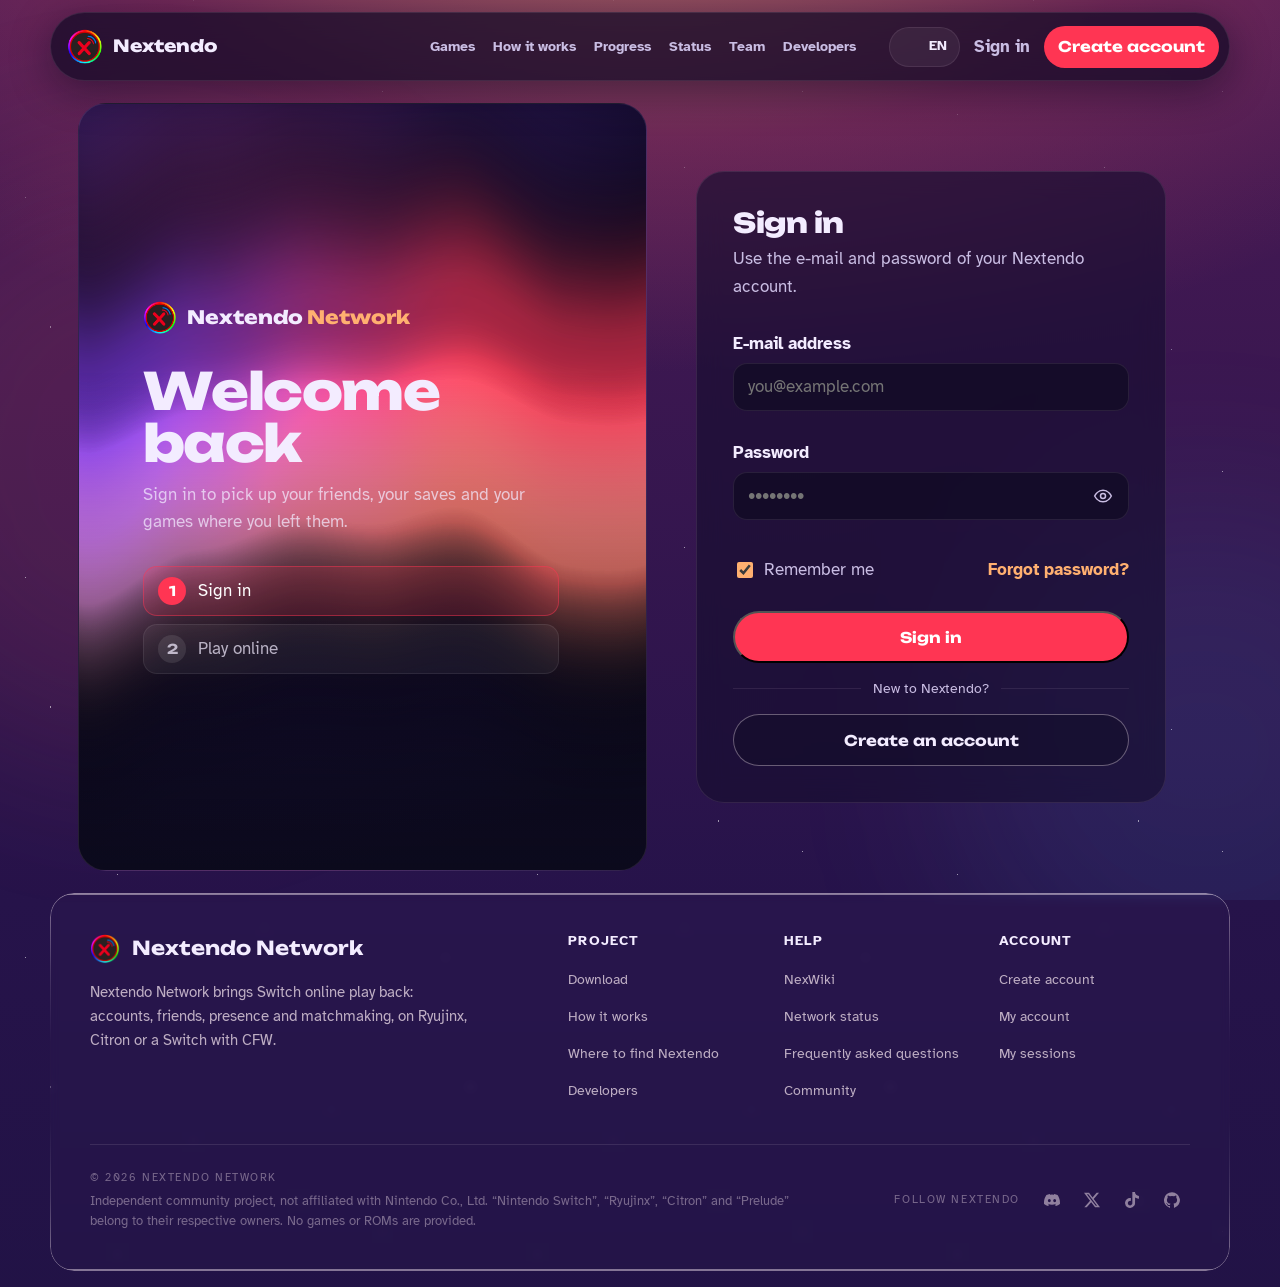
==== compte.html @ 66c42be4 "Publish the site rework now live on nextendo.network New design and pages (home, account, game pages" ====
<!doctype html>
<html lang="en">
<head>
<meta charset="utf-8">
<meta name="viewport" content="width=device-width, initial-scale=1">
<title>My account, Nextendo Network</title>
<link rel="icon" href="assets/img/favicon.png">
<link rel="preconnect" href="https://fonts.googleapis.com">
<link rel="preconnect" href="https://fonts.gstatic.com" crossorigin>
<link href="https://fonts.googleapis.com/css2?family=Unbounded:wght@500;700;800&family=Atkinson+Hyperlegible:ital,wght@0,400;0,700;1,400&display=swap" rel="stylesheet">
<link rel="stylesheet" href="assets/css/rework.css?v=20260925d">
<link rel="stylesheet" href="assets/css/compte.css?v=20260925e">
<script src="assets/js/i18n.js?v=20260925d"></script>
</head>
<body class="page-compte" data-page="compte" data-attente="donnees">
<a class="saut" href="#contenu">Skip to content</a>

<div id="nx-barre"></div>

<main id="contenu" class="grille-compte">

  <!-- Member card: the banner is only a backdrop; only the photo overlaps it -->
  <section class="plaque membre" aria-labelledby="membre-pseudo">
    <div class="membre-ciel" aria-hidden="true"></div>
    <div class="membre-corps">
      <img class="membre-photo" id="membre-photo" src="" alt="Your profile picture" width="128" height="128">
      <div class="membre-texte">
        <h1 id="membre-pseudo">…</h1>
        <p class="presence" id="presence"><span class="presence-point" aria-hidden="true"></span><span id="presence-texte">…</span></p>
        <ul class="puces" id="puces"></ul>
      </div>
      <div class="membre-actions">
        <div class="code-ami">
          <span class="petit">Your friend code</span>
          <button type="button" id="copier-code" class="code-bouton">
            <strong id="code-ami">…</strong>
            <svg viewBox="0 0 24 24" width="18" height="18" aria-hidden="true"><rect x="8" y="8" width="12" height="12" rx="3" fill="none" stroke="currentColor" stroke-width="2"/><path d="M16 8V6a2 2 0 0 0-2-2H6a2 2 0 0 0-2 2v8a2 2 0 0 0 2 2h2" fill="none" stroke="currentColor" stroke-width="2"/></svg>
            <span class="sr">Copy</span>
          </button>
        </div>
        <button type="button" class="bouton bouton--verre" data-ouvre="dlg-profil">Edit profile</button>
      </div>
    </div>
  </section>

  <div class="colonne">
    <section class="plaque" aria-labelledby="titre-activite">
      <h2 id="titre-activite" class="titre-plaque">Activity</h2>
      <div class="maintenant" id="maintenant"></div>
      <dl class="compteurs">
        <div><dt>Play time</dt><dd id="c-temps">…</dd></div>
        <div><dt>Games played</dt><dd id="c-jeux">…</dd></div>
        <div><dt>Friends</dt><dd id="c-amis">…</dd></div>
        <div><dt>Friends online</dt><dd id="c-enligne" class="vert">…</dd></div>
      </dl>
    </section>

    <section class="plaque" aria-labelledby="titre-historique">
      <div class="entete-plaque">
        <h2 id="titre-historique" class="titre-plaque">Game history</h2>
        <span class="petit" id="historique-compte"></span>
      </div>
      <ul class="historique" id="historique"></ul>
      <button type="button" class="bouton bouton--verre bouton--large" id="voir-tout" hidden>See all games</button>
    </section>

    <section class="plaque" aria-labelledby="titre-sauvegardes">
      <div class="entete-plaque">
        <h2 id="titre-sauvegardes" class="titre-plaque">Cloud saves</h2>
        <span class="quota-texte" id="quota-texte">…</span>
      </div>
      <div class="quota" aria-hidden="true"><i id="quota-barre"></i></div>
      <ul class="sauvegardes" id="sauvegardes"></ul>
      <p class="vide-bloc" id="sauvegardes-vide">No cloud saves yet. Save from Ryujinx or your Switch while signed in, and your saves will appear here.</p>
      <p class="note">Cloud saves require a verified e-mail and a linked Discord account. Server boosters get 10 MB instead of 5 MB.</p>
    </section>

    <section class="plaque" aria-labelledby="titre-brancher">
      <div class="entete-plaque">
        <h2 id="titre-brancher" class="titre-plaque">Connect this account</h2>
        <a class="pastille-lien" href="telecharger.html">Downloads</a>
      </div>
      <p class="intro">One account everywhere. Sign in once per device.</p>
      <ul class="branchements">
        <li><strong>Ryujinx Nextendo</strong><span>Actions, then connect to the Nextendo Network.</span></li>
        <li><strong>Citron Nextendo</strong><span>Emulation, then Nextendo Network, then Sign in.</span></li>
        <li><strong>Switch with CFW</strong><span>Enable the Nextendo profile, then link your account from the console.</span></li>
        <li><strong>Nextendo app</strong><span>Tap Sign in with Nextendo on iPhone or Android.</span></li>
      </ul>
    </section>
  </div>

  <div class="colonne">
    <section class="plaque" aria-labelledby="titre-amis">
      <div class="entete-plaque">
        <h2 id="titre-amis" class="titre-plaque">Friends <span class="compte-amis" id="compte-amis"></span></h2>
      </div>

      <form class="ajout" id="form-ajout" autocomplete="off">
        <label for="code-ajout">Add a friend</label>
        <div class="ajout-ligne">
          <input id="code-ajout" name="code" inputmode="numeric" placeholder="SW-0000-0000-0000" maxlength="17" aria-describedby="ajout-etat">
          <button type="submit" class="bouton bouton--plein">Send request</button>
        </div>
        <p class="ajout-etat" id="ajout-etat" role="status"></p>
      </form>

      <div class="outils-amis">
        <label class="recherche">
          <span class="sr">Search friends</span>
          <svg viewBox="0 0 24 24" width="18" height="18" aria-hidden="true"><circle cx="11" cy="11" r="7" fill="none" stroke="currentColor" stroke-width="2"/><path d="m20 20-3.5-3.5" stroke="currentColor" stroke-width="2" stroke-linecap="round"/></svg>
          <input type="search" id="recherche" placeholder="Search friends…" autocomplete="off">
        </label>
        <div class="filtres" role="tablist" aria-label="Filter friends">
          <button type="button" role="tab" aria-selected="true" data-filtre="tous">All</button>
          <button type="button" role="tab" aria-selected="false" data-filtre="enligne">Online</button>
          <button type="button" role="tab" aria-selected="false" data-filtre="favoris">Favorites</button>
        </div>
      </div>
      <ul class="amis" id="amis" aria-live="polite"></ul>
      <nav class="pages" id="pages" aria-label="Friends list pages"></nav>
    </section>

    <section class="plaque" aria-labelledby="titre-demandes">
      <h2 id="titre-demandes" class="titre-plaque">Friend requests</h2>
      <h3 class="sous-titre">Received</h3>
      <ul class="demandes" id="recues"></ul>
      <h3 class="sous-titre">Sent</h3>
      <ul class="demandes" id="envoyees"></ul>
      <button type="button" class="plus" id="plus-envoyees" hidden></button>
    </section>

    <section class="plaque identite" aria-labelledby="titre-identite">
      <div class="entete-plaque">
        <h2 id="titre-identite" class="titre-plaque">Network identity</h2>
        <svg class="entete-icone" viewBox="0 0 24 24" width="22" height="22" aria-hidden="true"><rect x="3" y="5" width="18" height="14" rx="2.5" fill="none" stroke="currentColor" stroke-width="1.8"/><circle cx="9" cy="11" r="2.2" fill="none" stroke="currentColor" stroke-width="1.8"/><path d="M6 16c.6-1.5 1.7-2.2 3-2.2s2.4.7 3 2.2M14 10h4M14 13.5h3" stroke="currentColor" stroke-width="1.8" stroke-linecap="round"/></svg>
      </div>
      <dl class="lignes">
        <div><dt>Username</dt><dd><strong id="i-pseudo">…</strong><button type="button" class="pilule" data-ouvre="dlg-profil">edit</button></dd></div>
        <div><dt>Friend code</dt><dd><strong class="mono" id="i-code">…</strong><button type="button" class="pilule" id="i-copier">copy</button></dd></div>
        <div><dt>Network ID (PID)</dt><dd><strong class="mono" id="i-pid">…</strong></dd></div>
        <div><dt id="pays-label">Country</dt><dd><div class="pays" id="pays"></div></dd></div>
        <div><dt>E-mail</dt><dd><strong id="i-email">…</strong><span class="badge" id="i-verifie"></span></dd></div>
        <div><dt>Discord</dt><dd id="i-discord">…</dd></div>
        <div><dt>Member since</dt><dd><strong id="i-depuis">…</strong></dd></div>
      </dl>
      <h3 class="sous-titre sous-titre--securite">Security</h3>
      <div class="actions-compte">
        <button type="button" class="bouton bouton--verre" id="btn-reinitialiser-mdp">Reset password</button>
        <button type="button" class="bouton bouton--verre" data-ouvre="dlg-email">Change e-mail</button>
        <a class="bouton bouton--verre" href="sessions.html">My sessions</a>
      </div>
      <div class="actions-compte actions-compte--admin" id="lien-admin" hidden>
        <a class="bouton bouton--verre" href="admin.html">Admin area</a>
      </div>
      <div class="zone-danger">
        <button type="button" class="bouton bouton--sortie" id="btn-deconnexion">Sign out</button>
        <button type="button" class="bouton bouton--danger" data-ouvre="dlg-supprimer">Delete my account</button>
      </div>
    </section>
  </div>
</main>

<div id="nx-pied"></div>

<!-- Dialogs -->
<dialog id="dlg-profil" class="dialogue dialogue--profil" aria-labelledby="dlg-profil-titre">
  <form method="dialog" class="dialogue-corps" data-sauve="Profile updated.">
    <div class="entete-plaque" style="margin-bottom:0">
      <h2 id="dlg-profil-titre">Edit profile</h2>
      <button type="button" class="fermer-x fermer-x--plat" data-ferme aria-label="Close"><svg viewBox="0 0 24 24" width="18" height="18" aria-hidden="true"><path d="M6 6l12 12M18 6 6 18" stroke="currentColor" stroke-width="2" stroke-linecap="round"/></svg></button>
    </div>

    <div class="editeur-haut">
      <div class="editeur-apercu">
        <div class="profil-apercu" id="profil-apercu">
          <img id="profil-photo" src="" alt="Profile picture preview" width="128" height="128">
        </div>
        <span class="apercu-label">Preview</span>
      </div>
      <div class="editeur-champs">
        <label class="champ">Username
          <input id="profil-pseudo" maxlength="16" pattern="[A-Za-z0-9_-]{3,16}" required autocomplete="off">
          <small>3 to 16 characters: letters, digits, _ or -.</small>
        </label>
        <fieldset class="couleurs">
          <legend>Background color</legend>
          <div id="couleurs"></div>
        </fieldset>
      </div>
    </div>

    <fieldset class="avatar-choix">
      <legend>Profile picture <span class="ip-indice">: layer a character, background, and frame</span></legend>
      <div class="ip-barre">
        <div class="avatar-onglets" role="tablist" aria-label="Avatar layers">
          <button type="button" role="tab" data-calque="char" aria-selected="true"><span class="onglet-texte">Character</span><span class="onglet-point" aria-hidden="true"></span></button>
          <button type="button" role="tab" data-calque="bg" aria-selected="false"><span class="onglet-texte">Background</span><span class="onglet-point" aria-hidden="true"></span></button>
          <button type="button" role="tab" data-calque="frame" aria-selected="false"><span class="onglet-texte">Frame</span><span class="onglet-point" aria-hidden="true"></span></button>
        </div>
        <div class="ip-barre-droite">
          <button type="button" class="ip-clear-btn" id="avatar-vider" hidden>Clear this layer</button>
          <select id="avatar-jeu" class="ip-select" aria-label="Filter by game"></select>
        </div>
      </div>
      <div class="avatar-grille" id="avatar-grille" role="listbox" aria-label="Choose an avatar"></div>
    </fieldset>

    <canvas id="avatar-toile" width="256" height="256" hidden></canvas>
    <input type="file" accept="image/*" id="profil-fichier" hidden>
    <button type="button" id="profil-retirer" hidden></button>

    <div class="ligne-boutons fin">
      <button value="annuler" class="bouton bouton--verre" formnovalidate>Cancel</button>
      <button value="ok" class="bouton bouton--plein" id="save-profile">Save</button>
    </div>
  </form>
</dialog>

<dialog id="dlg-email" class="dialogue" aria-labelledby="dlg-email-titre">
  <form method="dialog" class="dialogue-corps" data-sauve="Check your new inbox to confirm the change.">
    <h2 id="dlg-email-titre">Change e-mail</h2>
    <label class="champ">New e-mail address<input type="email" required autocomplete="email"></label>
    <label class="champ">Your current password<input type="password" required autocomplete="current-password"></label>
    <div class="ligne-boutons fin">
      <button value="annuler" class="bouton bouton--verre" formnovalidate>Cancel</button>
      <button value="ok" class="bouton bouton--plein">Change e-mail</button>
    </div>
  </form>
</dialog>

<dialog id="dlg-supprimer" class="dialogue" aria-labelledby="dlg-supprimer-titre">
  <form method="dialog" class="dialogue-corps" id="form-supprimer">
    <h2 id="dlg-supprimer-titre">Delete my account</h2>
    <p>Your friends, history and cloud saves will be deleted permanently. This cannot be undone.</p>
    <label class="champ">Your password, to confirm<input type="password" id="suppr-mdp" required autocomplete="current-password"></label>
    <div class="ligne-boutons fin">
      <button value="annuler" class="bouton bouton--verre" formnovalidate>Cancel</button>
      <button value="ok" class="bouton bouton--danger" id="btn-confirmer-suppr">Delete permanently</button>
    </div>
  </form>
</dialog>

<dialog id="dlg-ami" class="dialogue dialogue--large" aria-labelledby="fm-nom">
  <div class="fiche">
    <div class="fiche-ciel" aria-hidden="true"></div>
    <button type="button" class="fermer-x" data-ferme aria-label="Close"><svg viewBox="0 0 24 24" width="18" height="18" aria-hidden="true"><path d="M6 6l12 12M18 6 6 18" stroke="currentColor" stroke-width="2" stroke-linecap="round"/></svg></button>
    <div class="fiche-tete">
      <img class="fiche-photo" id="fm-photo" src="" alt="" width="104" height="104">
      <div class="fiche-titre">
        <h2 id="fm-nom">…</h2>
        <p class="presence" id="fm-presence"><span class="presence-point" aria-hidden="true"></span><span id="fm-etat"></span></p>
      </div>
      <button type="button" class="code-bouton" id="fm-code"><strong></strong><svg viewBox="0 0 24 24" width="16" height="16" aria-hidden="true"><rect x="8" y="8" width="12" height="12" rx="3" fill="none" stroke="currentColor" stroke-width="2"/><path d="M16 8V6a2 2 0 0 0-2-2H6a2 2 0 0 0-2 2v8a2 2 0 0 0 2 2h2" fill="none" stroke="currentColor" stroke-width="2"/></svg><span class="sr">Copy friend code</span></button>
    </div>
    <dl class="fiche-stats">
      <div><dt>Play time</dt><dd id="fm-temps">…</dd></div>
      <div><dt>Games played</dt><dd id="fm-jeux">…</dd></div>
      <div><dt>Favorite game</dt><dd id="fm-favori-jeu">…</dd></div>
      <div><dt>Member since</dt><dd id="fm-depuis">…</dd></div>
      <div><dt>Network ID (PID)</dt><dd class="mono" id="fm-pid">…</dd></div>
      <div><dt>Last activity</dt><dd id="fm-derniere">…</dd></div>
    </dl>
    <h3 class="sous-titre">Game history</h3>
    <ul class="historique historique--fiche" id="fm-historique"></ul>
    <div class="fiche-actions">
      <button type="button" class="bouton bouton--verre" id="fm-favori">Add to favorites</button>
      <span class="espace"></span>
      <button type="button" class="bouton bouton--sortie" id="fm-retirer">Remove from friends</button>
      <button type="button" class="bouton bouton--danger" id="fm-bloquer">Block</button>
    </div>
  </div>
</dialog>

<dialog id="dlg-jeux" class="dialogue dialogue--large" aria-labelledby="jeux-titre">
  <div class="dialogue-corps">
    <div class="entete-plaque">
      <h2 id="jeux-titre">All your games <span class="compte-amis" id="jeux-compte"></span></h2>
      <button type="button" class="fermer-x fermer-x--plat" data-ferme aria-label="Close"><svg viewBox="0 0 24 24" width="18" height="18" aria-hidden="true"><path d="M6 6l12 12M18 6 6 18" stroke="currentColor" stroke-width="2" stroke-linecap="round"/></svg></button>
    </div>
    <label class="recherche">
      <span class="sr">Search through your games</span>
      <svg viewBox="0 0 24 24" width="18" height="18" aria-hidden="true"><circle cx="11" cy="11" r="7" fill="none" stroke="currentColor" stroke-width="2"/><path d="m20 20-3.5-3.5" stroke="currentColor" stroke-width="2" stroke-linecap="round"/></svg>
      <input type="search" id="jeux-recherche" placeholder="Search through your games" autocomplete="off">
    </label>
    <div class="tri" role="group" aria-label="Sort games">
      <button type="button" aria-pressed="true" data-tri="recent">Most recent</button>
      <button type="button" aria-pressed="false" data-tri="temps">Most played</button>
      <button type="button" aria-pressed="false" data-tri="nom">A to Z</button>
    </div>
    <ul class="historique historique--tout" id="jeux-liste"></ul>
  </div>
</dialog>

<dialog id="dlg-jeu" class="dialogue dialogue--jeu" aria-labelledby="gm-nom">
  <div class="jeu">
    <div class="jeu-tete">
      <div class="jeu-fond" id="gm-fond" aria-hidden="true"></div>
      <img class="jeu-icone" id="gm-icone" src="" alt="" width="96" height="96">
      <div class="jeu-titre">
        <h2 id="gm-nom">…</h2>
        <p class="petit" id="gm-sous"></p>
      </div>
      <button type="button" class="fermer-x" data-ferme aria-label="Close"><svg viewBox="0 0 24 24" width="18" height="18" aria-hidden="true"><path d="M6 6l12 12M18 6 6 18" stroke="currentColor" stroke-width="2" stroke-linecap="round"/></svg></button>
    </div>
    <div class="jeu-corps">
      <div class="jeu-media">
        <div class="jeu-scene"><img id="gm-scene" src="" alt=""></div>
        <div class="jeu-vignettes" id="gm-vignettes" role="group" aria-label="Screenshots"></div>
        <p class="jeu-accroche" id="gm-accroche"></p>
        <p class="jeu-desc" id="gm-desc"></p>
      </div>
      <aside class="jeu-cote">
        <a class="bouton bouton--plein jeu-achat" id="gm-achat" href="https://www.nintendo.com/" target="_blank" rel="noopener noreferrer" hidden>
          <svg viewBox="0 0 24 24" width="20" height="20" aria-hidden="true"><path d="M3 4h2.2l2.1 11.2a1.5 1.5 0 0 0 1.5 1.2h8.4a1.5 1.5 0 0 0 1.5-1.1L20.5 8H6.1" fill="none" stroke="currentColor" stroke-width="1.8" stroke-linecap="round" stroke-linejoin="round"/><circle cx="9.5" cy="20" r="1.4" fill="currentColor"/><circle cx="17" cy="20" r="1.4" fill="currentColor"/></svg>
          <span>Buy on the Nintendo eShop</span>
          <svg viewBox="0 0 24 24" width="16" height="16" aria-hidden="true"><path d="M14 4h6v6M20 4l-9 9M18 14v5a1 1 0 0 1-1 1H5a1 1 0 0 1-1-1V7a1 1 0 0 1 1-1h5" fill="none" stroke="currentColor" stroke-width="1.8" stroke-linecap="round" stroke-linejoin="round"/></svg>
        </a>
        <section class="jeu-bloc">
          <h3 id="gm-progres-titre">Your progress</h3>
          <div class="jeu-progres">
            <svg viewBox="0 0 24 24" width="20" height="20" aria-hidden="true"><circle cx="12" cy="12" r="9" fill="none" stroke="currentColor" stroke-width="1.8"/><path d="M12 7v5l3 2" fill="none" stroke="currentColor" stroke-width="1.8" stroke-linecap="round"/></svg>
            <div><strong id="gm-temps">…</strong><span>played</span></div>
          </div>
          <div class="jeu-progres">
            <svg viewBox="0 0 24 24" width="20" height="20" aria-hidden="true"><rect x="3.5" y="5" width="17" height="15" rx="2.5" fill="none" stroke="currentColor" stroke-width="1.8"/><path d="M3.5 10h17M8 3v4M16 3v4" stroke="currentColor" stroke-width="1.8" stroke-linecap="round"/></svg>
            <div><strong id="gm-derniere">…</strong><span>last session</span></div>
          </div>
        </section>
        <section class="jeu-bloc">
          <h3>Details</h3>
          <dl class="lignes lignes--serrees" id="gm-details"></dl>
        </section>
      </aside>
    </div>
  </div>
</dialog>

<dialog id="dlg-sauvegarde" class="dialogue dialogue--large" aria-labelledby="sv-titre">
  <div class="dialogue-corps">
    <div class="entete-plaque"><h2 id="sv-titre">…</h2><button type="button" class="fermer-x fermer-x--plat" data-ferme aria-label="Close"><svg viewBox="0 0 24 24" width="18" height="18" aria-hidden="true"><path d="M6 6l12 12M18 6 6 18" stroke="currentColor" stroke-width="2" stroke-linecap="round"/></svg></button></div>
    <dl class="lignes" id="sv-details"></dl>
  </div>
</dialog>

<dialog id="dlg-sauvegarde-suppr" class="dialogue" aria-labelledby="svs-titre">
  <div class="dialogue-corps">
    <h2 id="svs-titre">Delete this cloud save?</h2>
    <p>The copy of <strong id="svs-nom"></strong> stored on Nextendo will be deleted. The save on your console or emulator is untouched.</p>
    <div class="ligne-fin"><button type="button" class="bouton bouton--verre" data-ferme>Cancel</button><button type="button" class="bouton bouton--danger" id="svs-ok">Delete</button></div>
  </div>
</dialog>

<div class="toast" id="toast" role="status" aria-live="polite"></div>

<script src="assets/js/nx.js?v=20260925d" defer></script>
<script src="assets/js/commun.js?v=20260925d" defer></script>
<script src="assets/js/compte.js?v=20260925d" defer></script>
<script src="assets/js/effets.js?v=20260925d" defer></script>
</body>
</html>
---- assets/css/rework.css ----
/* Nextendo Network, rework de l'accueil.
   L'idée : le fond de la page est un ciel qui se couche. En haut, la lueur du soleil (le logo,
   posé sur l'horizon du hero) ; en descendant, le violet du crépuscule puis la nuit étoilée
   sous le pied de page. Tout le reste reste sobre pour laisser le ciel parler. */

:root {
  --nuit: #0c0a1d;
  --nuit-2: #151133;
  --crepuscule: #26134a;
  --prune: #5a1f5e;
  --braise: #e0525e;
  --horizon: #ffb070;
  --texte: #f3ecff;
  --texte-doux: #c9bde3;
  --rouge-logo: #ff3553;
  --bleu-logo: #4fb0ff;
  --vivant: #62e3a4;

  --plaque: rgba(22, 14, 46, 0.62);
  --plaque-bord: rgba(255, 214, 236, 0.10);
  --carte: rgba(255, 255, 255, 0.045);
  --carte-bord: rgba(255, 214, 236, 0.09);

  --r-plaque: 32px;
  --r-carte: 22px;
  --r-petit: 14px;

  --titre: "Unbounded", system-ui, sans-serif;
  --corps: "Atkinson Hyperlegible", system-ui, sans-serif;

  --largeur: 1180px;
  --gouttiere: clamp(16px, 4vw, 28px);
}

*, *::before, *::after { box-sizing: border-box; }

* { scrollbar-width: thin; scrollbar-color: rgba(255, 176, 112, 0.55) transparent; }
::-webkit-scrollbar { width: 10px; height: 10px; }
::-webkit-scrollbar-track { background: transparent; }
::-webkit-scrollbar-thumb {
  background: linear-gradient(180deg, rgba(255, 53, 83, 0.7), rgba(255, 176, 112, 0.7));
  border-radius: 999px; border: 2px solid transparent; background-clip: padding-box;
}
::-webkit-scrollbar-thumb:hover { background: linear-gradient(180deg, var(--rouge-logo), var(--horizon)); background-clip: padding-box; }
::-webkit-scrollbar-corner { background: transparent; }

html { scroll-behavior: smooth; }
@media (prefers-reduced-motion: reduce) { html { scroll-behavior: auto; } }

body {
  margin: 0;
  min-height: 100vh;
  font-family: var(--corps);
  font-size: 1.0625rem;
  line-height: 1.6;
  color: var(--texte);
  background-color: var(--nuit);
  /* Le ciel sur toute la hauteur du document : il défile avec le contenu, donc le soleil se
     couche à mesure qu'on descend. */
  background-image:
    radial-gradient(120% 60% at 50% -10%, rgba(255, 176, 112, 0.55), rgba(224, 82, 94, 0.25) 35%, transparent 65%),
    linear-gradient(180deg, #4a1a55 0, var(--crepuscule) 900px, #1b1240 1900px, var(--nuit) 3000px, #07061a 100%);
  background-repeat: no-repeat;
  position: relative;
  overflow-x: hidden;
}

/* Les étoiles n'apparaissent que dans le bas de la page, là où il fait nuit. */
body::after {
  content: "";
  position: absolute;
  left: 0; right: 0; bottom: 0;
  height: 1400px;
  pointer-events: none;
  background-image:
    radial-gradient(1.2px 1.2px at 12% 20%, #fff 50%, transparent 51%),
    radial-gradient(1px 1px at 28% 64%, #fff 50%, transparent 51%),
    radial-gradient(1.4px 1.4px at 46% 34%, #ffe9f5 50%, transparent 51%),
    radial-gradient(1px 1px at 63% 78%, #fff 50%, transparent 51%),
    radial-gradient(1.3px 1.3px at 79% 26%, #e7f0ff 50%, transparent 51%),
    radial-gradient(1px 1px at 91% 58%, #fff 50%, transparent 51%),
    radial-gradient(1.1px 1.1px at 6% 86%, #fff 50%, transparent 51%),
    radial-gradient(1px 1px at 38% 90%, #fff 50%, transparent 51%),
    radial-gradient(1.2px 1.2px at 71% 50%, #fff 50%, transparent 51%);
  background-size: 420px 380px;
  opacity: 0.55;
  mask-image: linear-gradient(180deg, transparent, #000 45%);
  -webkit-mask-image: linear-gradient(180deg, transparent, #000 45%);
  z-index: 0;
}

img { max-width: 100%; display: block; }
a { color: inherit; }
h1, h2, h3 { font-family: var(--titre); font-weight: 700; line-height: 1.15; margin: 0; letter-spacing: -0.01em; }
p { margin: 0; }

:focus-visible { outline: 3px solid var(--bleu-logo); outline-offset: 3px; border-radius: 8px; }

.saut {
  position: absolute; left: 12px; top: -60px; z-index: 50;
  background: var(--texte); color: var(--nuit); padding: 10px 16px; border-radius: 10px;
  font-weight: 700; text-decoration: none;
}
.saut:focus { top: 12px; }

/* --- Boutons --------------------------------------------------------------------------- */

.bouton {
  display: inline-flex; align-items: center; justify-content: center;
  min-height: 48px; padding: 0 22px; border-radius: 999px;
  font-family: var(--titre); font-weight: 700; font-size: 0.92rem;
  text-decoration: none; cursor: pointer;
  transition: background-color 180ms ease, border-color 180ms ease, color 180ms ease;
}
.bouton--plein { background: var(--rouge-logo); color: #fff; }
.bouton--plein:hover { background: #ff5770; }
.bouton--verre {
  background: rgba(12, 10, 29, 0.35); color: var(--texte);
  border: 1px solid rgba(255, 240, 248, 0.35);
  backdrop-filter: blur(8px); -webkit-backdrop-filter: blur(8px);
}
.bouton--verre:hover { background: rgba(12, 10, 29, 0.55); border-color: rgba(255, 240, 248, 0.6); }

.pastille-lien {
  display: inline-flex; align-items: center; min-height: 40px; padding: 0 18px;
  border-radius: 999px; font-weight: 700; font-size: 0.95rem; text-decoration: none;
  border: 1px solid rgba(255, 176, 112, 0.45); color: var(--horizon);
  transition: background-color 180ms ease;
}
.pastille-lien:hover { background: rgba(255, 176, 112, 0.12); }

/* --- Barre du haut (commune a toutes les pages, generee par commun.js) -------------------- */
/* L'ile de Maison Olena : la barre apparait en pastille au-dessus de l'ecran, descend, puis
   s'etire a toute la largeur. Une seule fois par chargement ; posee d'emblee si le visiteur
   prefere moins d'animations. */

.barre {
  position: sticky; top: 12px; z-index: 30;
  max-width: var(--largeur);
  margin: 12px auto 0;
  width: calc(100% - 2 * var(--gouttiere));
  display: grid; grid-template-columns: minmax(max-content, 1fr) auto minmax(max-content, 1fr); align-items: center; gap: 20px;
  padding: 10px 10px 10px 16px;
  border-radius: 999px;
  background: rgba(18, 11, 38, 0.72);
  border: 1px solid var(--plaque-bord);
  box-shadow: 0 10px 40px rgba(7, 6, 26, 0.45);
  backdrop-filter: blur(14px); -webkit-backdrop-filter: blur(14px);
  overflow: hidden;
  animation: ile 1.6s cubic-bezier(0.19, 1, 0.22, 1) both;
}
.barre--posee { animation: none; }
/* The island clips its content only while it opens; after that the language list can drop out of it. */
.barre--posee, .barre--ouverte { overflow: visible; }
.barre > * { animation: ile-contenu 0.6s ease both 0.75s; }
.barre--posee > * { animation: none; }
@keyframes ile {
  0%   { max-width: 62px; transform: translateY(-90px); opacity: 0; }
  30%  { max-width: 62px; transform: translateY(0); opacity: 1; }
  100% { max-width: var(--largeur); transform: translateY(0); opacity: 1; }
}
@keyframes ile-contenu { from { opacity: 0; } to { opacity: 1; } }

.marque { justify-self: start; display: flex; align-items: center; gap: 10px; text-decoration: none; font-family: var(--titre); font-weight: 800; font-size: 1.05rem; }
.marque img { width: 36px; height: 36px; }
/* Nothing in the bar may wrap onto two lines ("Sign in", "Nextendo Developers"). */
.marque span, .nav-lien, .lien-discret, .compte .bouton, .bouton-nav { white-space: nowrap; }
/* ... and nothing in the bar may shrink into a wrap: the side groups keep their width. */
.marque, .compte-groupe, .compte, .lien-discret, .choix-langue { flex: none; }
#choix-langue, .moi-mini span { white-space: nowrap; }
.moi-mini span { overflow: hidden; text-overflow: ellipsis; max-width: 22ch; }
.compte-groupe, .compte { flex-wrap: nowrap; }
.menu { min-width: 0; }
/* The portal already has its own call to action (New application): no second one when signed out. */
body[data-page="dev"] .compte .bouton { display: none; }
.marque-dev { font-style: normal; color: var(--bleu-logo); }
.compte-groupe { justify-self: end; display: flex; align-items: center; gap: 10px; }
.bouton-nav { min-height: 42px !important; padding: 0 18px !important; white-space: nowrap; }
.menu { display: flex; justify-content: center; gap: 2px; }
.nav-lien {
  position: relative; text-decoration: none; color: var(--texte-doux); font-weight: 700; font-size: 0.95rem;
  padding: 10px 12px; white-space: nowrap; transition: color 0.3s;
}
/* Le soulignement qui glisse (Maison Olena) : il pousse de la gauche au survol, et reste sous la
   section a l'ecran. */
.nav-lien::after {
  content: ""; position: absolute; left: 12px; right: 12px; bottom: 4px; height: 2px; border-radius: 2px;
  background: linear-gradient(90deg, var(--rouge-logo), var(--horizon));
  transform: scaleX(0); transform-origin: left; transition: transform 0.35s cubic-bezier(0.25, 1, 0.5, 1);
}
.nav-lien:hover { color: var(--texte); }
.nav-lien:hover::after, .nav-lien.est-actif::after { transform: scaleX(1); }
.nav-lien.est-actif { color: var(--texte); }
.compte { display: flex; align-items: center; gap: 8px; }
.lien-discret { text-decoration: none; font-weight: 700; color: var(--texte-doux); padding: 10px 12px; border-radius: 999px; }
.lien-discret:hover { color: var(--texte); }
.compte .bouton { min-height: 42px; padding: 0 18px; white-space: nowrap; }
.moi-mini {
  display: flex; align-items: center; gap: 10px; text-decoration: none; font-weight: 700;
  padding: 4px 14px 4px 4px; border-radius: 999px; background: rgba(255, 255, 255, 0.06);
  border: 1px solid transparent; transition: border-color 0.3s, background-color 0.3s;
}
.moi-mini:hover, .moi-mini.est-actif { border-color: rgba(255, 176, 112, 0.45); background: rgba(255, 176, 112, 0.1); }
.moi-mini img { width: 34px; height: 34px; border-radius: 50%; object-fit: cover; background: var(--nuit-2); }

.burger { display: none; flex: none; width: 44px; height: 44px; border-radius: 50%; border: 0; cursor: pointer; background: rgba(255, 255, 255, 0.08); position: relative; }
.burger span { position: absolute; left: 13px; right: 13px; height: 2px; border-radius: 2px; background: var(--texte); transition: transform 0.3s cubic-bezier(0.25, 1, 0.5, 1); }
.burger span:first-child { top: 17px; }
.burger span:last-child { top: 25px; }
.burger[aria-expanded="true"] span:first-child { transform: translateY(4px) rotate(45deg); }
.burger[aria-expanded="true"] span:last-child { transform: translateY(-4px) rotate(-45deg); }
.burger { transition: background-color 0.3s, transform 0.2s cubic-bezier(0.25, 1, 0.5, 1); -webkit-tap-highlight-color: transparent; }
.burger:active { transform: scale(0.88); }
.burger[aria-expanded="true"] { background: var(--rouge-logo); }

/* The menu grows out of the button that opens it (--ox/--oy = its centre, set on open) and
   shrinks back into it on close. */
.menu-mobile {
  position: fixed; inset: 0; z-index: 25; padding: 100px 28px 40px;
  display: flex; flex-direction: column; gap: 6px;
  background: rgba(12, 10, 29, 0.94); backdrop-filter: blur(18px); -webkit-backdrop-filter: blur(18px);
  clip-path: circle(22px at var(--ox, calc(100% - 40px)) var(--oy, 40px));
  transition: clip-path 0.55s cubic-bezier(0.65, 0, 0.35, 1);
}
.menu-mobile--ouvert { clip-path: circle(150vmax at var(--ox, calc(100% - 40px)) var(--oy, 40px)); }
.menu-mobile[hidden] { display: none; }
.menu-mobile a {
  font-family: var(--titre); font-weight: 700; font-size: 1.6rem; text-decoration: none; padding: 10px 0;
  opacity: 0; animation: lien-entre 0.5s cubic-bezier(0.25, 1, 0.5, 1) forwards; animation-delay: calc(var(--i) * 60ms);
}
@keyframes lien-entre { from { opacity: 0; transform: translateY(20px); } to { opacity: 1; transform: none; } }
body.menu-ouvert { overflow: hidden; }

/* --- Ambiance et progression (Maison Olena) ---------------------------------------------- */

.ambiance { position: fixed; inset: 0; z-index: 0; pointer-events: none; overflow: hidden; }
.ambiance i {
  position: absolute; border-radius: 50%; filter: blur(90px); opacity: 0.5;
  animation: respire 9s ease-in-out infinite alternate;
}
.ambiance i:first-child { width: 46vmax; height: 46vmax; left: -12vmax; top: 18vh; background: rgba(224, 82, 94, 0.28); }
.ambiance i:last-child { width: 40vmax; height: 40vmax; right: -14vmax; top: 55vh; background: rgba(79, 176, 255, 0.18); animation-delay: -4s; }
@keyframes respire { from { transform: scale(1); opacity: 0.4; } to { transform: scale(1.12); opacity: 0.65; } }

.progres {
  position: fixed; left: 0; top: 0; z-index: 70; height: 3px; width: 0;
  background: linear-gradient(90deg, var(--rouge-logo), var(--horizon));
  box-shadow: 0 0 12px rgba(255, 176, 112, 0.8);
  transition: width 0.6s cubic-bezier(0.25, 1, 0.5, 1), opacity 0.3s ease;
}
.progres--fin { width: 100%; }
.progres--cache { opacity: 0; }
.progres--part { width: 72%; opacity: 1; transition: width 1.2s cubic-bezier(0.1, 0.7, 0.2, 1); }

/* --- Pression : l'onde part du point touche, le bouton s'enfonce un peu -------------------- */

.bouton, .pastille-lien, .filtres button, .pages button, .code-bouton { position: relative; overflow: hidden; }
.bouton:active, .pastille-lien:active, .filtres button:active, .pages button:active, .code-bouton:active { transform: scale(0.96); }
.bouton, .pastille-lien, .code-bouton { transition: background-color 180ms ease, border-color 180ms ease, color 180ms ease, transform 120ms ease; }
.onde {
  position: absolute; border-radius: 50%; pointer-events: none;
  background: rgba(255, 255, 255, 0.28); transform: scale(0); animation: onde 0.65s ease-out forwards;
}
@keyframes onde { to { transform: scale(1); opacity: 0; } }

/* --- Structure ------------------------------------------------------------------------- */

main {
  position: relative; z-index: 1;
  max-width: var(--largeur);
  margin: 0 auto;
  padding: 22px var(--gouttiere) 0;
  display: grid; gap: 22px;
}

.plaque {
  background: var(--plaque);
  border: 1px solid var(--plaque-bord);
  border-radius: var(--r-plaque);
  padding: clamp(18px, 3vw, 30px);
  backdrop-filter: blur(10px); -webkit-backdrop-filter: blur(10px);
}

.entete { display: flex; align-items: center; justify-content: space-between; gap: 16px; margin-bottom: 20px; flex-wrap: wrap; }
.entete h2 { font-size: clamp(1.5rem, 3vw, 2.1rem); font-weight: 800; }

.carte {
  background: var(--carte);
  border: 1px solid var(--carte-bord);
  border-radius: var(--r-carte);
  padding: 24px;
}
.carte h3 { font-size: 1.15rem; margin-bottom: 8px; }
.carte p { color: var(--texte-doux); }

/* --- 1. Hero ----------------------------------------------------------------------------- */

.plaque--hero { padding: 12px; }

.horizon {
  position: relative;
  border-radius: calc(var(--r-plaque) - 8px);
  overflow: hidden;
  min-height: clamp(460px, 62vh, 620px);
  display: flex; align-items: flex-end;
  isolation: isolate;
}
.ciel {
  position: absolute; inset: 0; z-index: -1;
  background: linear-gradient(180deg, #2a1650 0%, #6b2566 34%, #c94667 58%, #ff9a66 78%, #ffc28a 100%);
}
.halo {
  position: absolute; left: 72%; top: 64%;
  width: 70vmin; height: 70vmin; transform: translate(-50%, -50%);
  background: radial-gradient(circle, rgba(255, 214, 160, 0.75), rgba(255, 140, 110, 0.25) 40%, transparent 68%);
}
.soleil {
  position: absolute; left: 72%; top: 66%;
  width: clamp(150px, 22vw, 260px); height: auto;
  transform: translate(-50%, -50%);
  filter: drop-shadow(0 0 40px rgba(255, 190, 140, 0.8));
  animation: lever 1.6s cubic-bezier(.2, .7, .2, 1) both;
}
@keyframes lever {
  from { transform: translate(-50%, -18%); opacity: 0; }
  to   { transform: translate(-50%, -50%); opacity: 1; }
}
.collines { position: absolute; left: 0; right: 0; bottom: 0; width: 100%; height: 46%; }
.collines .c1 { fill: #4a1c56; }
.collines .c2 { fill: #2f1447; }
.collines .c3 { fill: #1a0f33; }

.hero-texte {
  position: relative;
  padding: clamp(24px, 5vw, 56px);
  max-width: 44rem;
}
.hero-texte h1 {
  font-size: clamp(2.2rem, 5.6vw, 4.4rem);
  font-weight: 800;
  line-height: 1.04;
  letter-spacing: -0.025em;
  color: #fff6ef;
  text-wrap: balance;
  text-shadow: 0 2px 30px rgba(26, 15, 51, 0.55);
}
.hero-texte p {
  margin-top: 18px; max-width: 34rem;
  font-size: clamp(1.05rem, 1.6vw, 1.2rem);
  color: #f4e6ff;
  text-shadow: 0 1px 14px rgba(26, 15, 51, 0.7);
}
.actions { display: flex; flex-wrap: wrap; gap: 12px; margin-top: 26px; }

.hero-bas {
  display: grid; grid-template-columns: minmax(240px, 0.8fr) 1.6fr; gap: 12px;
  margin-top: 12px;
}
.pouls {
  display: flex; align-items: center; gap: 16px;
  padding: 22px 24px; border-radius: var(--r-carte);
  background: var(--carte); border: 1px solid var(--carte-bord);
  text-decoration: none;
  transition: border-color 180ms ease;
}
.pouls:hover { border-color: rgba(98, 227, 164, 0.45); }
.pouls-point {
  flex: none; width: 14px; height: 14px; border-radius: 50%;
  background: var(--vivant); box-shadow: 0 0 0 6px rgba(98, 227, 164, 0.16);
}
.pouls-texte { display: grid; }
.pouls-texte strong { font-family: var(--titre); font-size: 2rem; line-height: 1.1; }
.pouls-texte span { color: var(--texte-doux); }

.nouveautes {
  padding: 20px 24px; border-radius: var(--r-carte);
  background: var(--carte); border: 1px solid var(--carte-bord);
}
.nouveautes h2 { font-size: 1rem; color: var(--horizon); margin-bottom: 8px; }
.nouveautes ul { list-style: none; margin: 0; padding: 0; display: grid; }
.nouveautes li + li { border-top: 1px solid var(--carte-bord); }
.nouveautes a { display: block; padding: 9px 0; text-decoration: none; color: var(--texte); }
.nouveautes a:hover { color: var(--horizon); }

/* --- 2. Jeux ------------------------------------------------------------------------------ */

.jaquettes {
  list-style: none; margin: 0; padding: 0;
  display: grid; grid-template-columns: repeat(6, minmax(0, 1fr)); gap: 14px;
}
.jaquette {
  display: grid; gap: 10px; align-content: start; height: 100%;
  padding: 10px 10px 14px; border-radius: var(--r-carte); text-decoration: none;
  background: var(--carte); border: 1px solid var(--carte-bord);
  transition: transform 0.35s cubic-bezier(0.25, 1, 0.5, 1), border-color 0.3s, background-color 0.3s;
}
.jaquette:hover { transform: translateY(-4px); border-color: rgba(255, 176, 112, 0.35); background: rgba(255, 255, 255, 0.07); }
.jaquette-image { aspect-ratio: 1; border-radius: 16px; overflow: hidden; background: var(--nuit-2); }
.jaquette-image img { width: 100%; height: 100%; object-fit: cover; transition: transform 0.5s cubic-bezier(0.25, 1, 0.5, 1); }
.jaquette:hover .jaquette-image img { transform: scale(1.05); }
.jaquette-texte { display: grid; gap: 8px; padding: 0 4px; }
.jaquette-nom {
  font-family: var(--titre); font-weight: 700; font-size: 0.9rem; line-height: 1.25;
  display: -webkit-box; -webkit-line-clamp: 2; -webkit-box-orient: vertical; overflow: hidden; min-height: 2.5em;
}
.jaquette-joueurs {
  justify-self: start; display: inline-flex; align-items: center; gap: 6px;
  font-size: 0.85rem; font-weight: 700; color: var(--vivant);
}
.jaquette-joueurs::before { content: ""; width: 8px; height: 8px; border-radius: 50%; background: currentColor; box-shadow: 0 0 0 4px rgba(98, 227, 164, 0.14); }
.jaquette-joueurs--calme { color: var(--texte-doux); }
.jaquette-joueurs--calme::before { box-shadow: none; }

/* --- 3. Bandeau -------------------------------------------------------------------------- */

.bandeau {
  display: grid; justify-items: center; gap: 18px; text-align: center;
  padding: clamp(28px, 6vw, 64px) var(--gouttiere);
}
.bandeau p {
  font-family: var(--titre); font-weight: 500;
  font-size: clamp(1.15rem, 2.4vw, 1.6rem); line-height: 1.4;
  max-width: 44rem; color: #fbe9ff; text-wrap: balance;
}

/* --- 4. Fonctionnement ------------------------------------------------------------------ */

.carte--large { padding: clamp(24px, 4vw, 40px); margin-bottom: 12px;
  background:
    radial-gradient(90% 140% at 100% 0%, rgba(79, 176, 255, 0.16), transparent 60%),
    radial-gradient(80% 120% at 0% 100%, rgba(255, 53, 83, 0.14), transparent 60%),
    var(--carte);
}
.carte--chemin h2 { font-size: clamp(1.4rem, 3vw, 2rem); font-weight: 800; max-width: 34rem; text-wrap: balance; }
.chemin {
  list-style: none; margin: 28px 0 0; padding: 0;
  display: grid; grid-template-columns: repeat(3, 1fr); gap: 14px;
  position: relative;
}
.chemin li {
  position: relative; display: grid; gap: 6px;
  padding: 18px 18px 18px 20px; border-radius: var(--r-petit);
  background: rgba(12, 10, 29, 0.45); border: 1px solid var(--carte-bord);
}
/* Le trajet ton jeu, ton compte, la partie : une flèche entre deux étapes, pas des numéros. */
.chemin li + li::before {
  content: ""; position: absolute; left: -12px; top: 50%;
  width: 10px; height: 10px; border-top: 2px solid var(--horizon); border-right: 2px solid var(--horizon);
  transform: translate(-50%, -50%) rotate(45deg);
}
.chemin strong { font-family: var(--titre); font-size: 1rem; }
.chemin span { color: var(--texte-doux); font-size: 0.98rem; }

.mosaique { display: grid; grid-template-columns: 1.15fr 1fr; grid-template-rows: auto auto; gap: 12px; }
.carte--haute { grid-row: span 2; display: flex; flex-direction: column; justify-content: flex-end; min-height: 300px;
  background:
    radial-gradient(70% 70% at 80% 20%, rgba(255, 176, 112, 0.22), transparent 70%),
    var(--carte);
}
.pile { display: flex; margin-bottom: auto; padding: 4px 0 24px; }
.pile img {
  width: clamp(56px, 7vw, 76px); height: clamp(56px, 7vw, 76px); object-fit: cover;
  border-radius: 18px; border: 3px solid #1d1238;
  box-shadow: 0 10px 24px rgba(0, 0, 0, 0.35);
}
.pile img + img { margin-left: -18px; }
.pile img:nth-child(odd) { transform: rotate(-4deg); }
.pile img:nth-child(even) { transform: rotate(5deg) translateY(6px); }
.carte--haute h3 { font-size: clamp(1.4rem, 2.6vw, 1.9rem); font-weight: 800; }
.carte--gratuit h3, .carte--prive h3 { font-size: 1.1rem; }

/* --- 5. Plateformes ---------------------------------------------------------------------- */

.plateformes {
  list-style: none; margin: 0; padding: 0;
  display: grid; grid-template-columns: repeat(3, minmax(0, 1fr)); gap: 14px;
}
.plateformes li { display: grid; gap: 8px; align-content: start; grid-template-rows: auto 1fr; }
.type { font-size: 0.9rem; color: var(--texte-doux); padding-left: 4px; }
.plateforme {
  position: relative; display: flex; flex-direction: column; gap: 6px; height: 100%;
  min-height: 360px; padding: 18px; border-radius: var(--r-carte); text-decoration: none;
  border: 1px solid var(--carte-bord); background-clip: padding-box; isolation: isolate; overflow: hidden;
  transition: transform 0.35s cubic-bezier(0.25, 1, 0.5, 1), border-color 0.3s;
}
.plateforme:hover { transform: translateY(-4px); border-color: rgba(255, 240, 248, 0.38); }
.plateforme strong { font-family: var(--titre); font-size: 1.05rem; line-height: 1.25; }
.plateforme > span:last-child { font-size: 0.93rem; color: #eadcff; }
.plateforme-logos { display: flex; gap: 8px; }
.plateforme-logos img { width: 34px; height: 34px; object-fit: contain; border-radius: 9px; filter: drop-shadow(0 6px 12px rgba(0, 0, 0, 0.35)); }
.plateforme-3d {
  display: block; flex: 1 1 210px; min-height: 210px; width: calc(100% + 36px); margin: -10px -18px 4px;
  opacity: 0; transition: opacity 0.6s ease;
}
.plateforme-3d.est-pret { opacity: 1; }
.plateforme--emu     { background: linear-gradient(160deg, rgba(79, 176, 255, 0.30), rgba(250, 214, 90, 0.16) 55%, rgba(22, 14, 46, 0.92)); }
.plateforme--switch  { background: linear-gradient(160deg, rgba(255, 53, 83, 0.30), rgba(79, 176, 255, 0.22) 65%, rgba(22, 14, 46, 0.92)); }
.plateforme--tel     { background: linear-gradient(160deg, rgba(210, 200, 255, 0.26), rgba(98, 227, 164, 0.18) 60%, rgba(22, 14, 46, 0.92)); }

/* --- 6. État du réseau ------------------------------------------------------------------- */

.maj { color: var(--texte-doux); font-size: 0.95rem; }
.etat { display: grid; grid-template-columns: minmax(200px, 0.6fr) 2fr; gap: 12px; }
.etat-total {
  display: grid; align-content: center; gap: 4px; padding: 24px; border-radius: var(--r-carte);
  background: rgba(98, 227, 164, 0.08); border: 1px solid rgba(98, 227, 164, 0.25);
}
.etat-total strong { font-family: var(--titre); font-size: clamp(2.6rem, 6vw, 3.6rem); line-height: 1; color: var(--vivant); }
.etat-total span { color: var(--texte-doux); }
.barres { list-style: none; margin: 0; padding: 18px 22px; border-radius: var(--r-carte); background: var(--carte); border: 1px solid var(--carte-bord); display: grid; gap: 10px; }
.barre-jeu { display: grid; grid-template-columns: minmax(0, 14rem) 1fr 2.5rem; align-items: center; gap: 12px; font-size: 0.97rem; }
.barre-jeu-nom { white-space: nowrap; overflow: hidden; text-overflow: ellipsis; }
.barre-jeu-piste { height: 10px; border-radius: 999px; background: rgba(255, 255, 255, 0.06); overflow: hidden; }
.barre-jeu-piste i { display: block; height: 100%; border-radius: inherit; background: linear-gradient(90deg, var(--braise), var(--horizon)); }
.barre-jeu-n { text-align: right; font-weight: 700; font-variant-numeric: tabular-nums; }

/* --- Pied (commun, genere par commun.js) ------------------------------------------------- */
/* Footer: a "liquid glass" panel. A faint blurred pane, a highlight along its top edge and a
   gradient border drawn by a masked ::before (bright at the top and bottom, clear at the middle). */

.verre-liquide {
  position: relative; overflow: hidden;
  background: rgba(255, 255, 255, 0.012); background-blend-mode: luminosity;
  backdrop-filter: blur(4px); -webkit-backdrop-filter: blur(4px);
  box-shadow: inset 0 1px 1px rgba(255, 255, 255, 0.1);
}
.verre-liquide::before {
  content: ""; position: absolute; inset: 0; border-radius: inherit; padding: 1.4px; pointer-events: none;
  background: linear-gradient(180deg,
    rgba(255, 240, 248, 0.45) 0%, rgba(255, 240, 248, 0.15) 20%,
    rgba(255, 240, 248, 0) 40%, rgba(255, 240, 248, 0) 60%,
    rgba(255, 240, 248, 0.15) 80%, rgba(255, 240, 248, 0.45) 100%);
  -webkit-mask: linear-gradient(#fff 0 0) content-box, linear-gradient(#fff 0 0);
  -webkit-mask-composite: xor; mask-composite: exclude;
}

.pied {
  z-index: 1; width: calc(100% - 2 * var(--gouttiere)); max-width: var(--largeur);
  margin: 22px auto 16px; padding: clamp(24px, 4vw, 40px);
  border-radius: 24px; color: rgba(255, 240, 248, 0.7);
  opacity: 0; transform: translateY(40px);
  transition: opacity 1s ease-out 0.4s, transform 1s ease-out 0.4s;
}
.pied.pied--vu { opacity: 1; transform: none; }
.pied-haut { display: grid; grid-template-columns: repeat(12, minmax(0, 1fr)); gap: 48px; margin-bottom: 40px; }
.pied-marque { grid-column: span 5; display: grid; gap: 16px; align-content: start; }
.pied-logo { display: flex; align-items: center; gap: 12px; width: fit-content; text-decoration: none; color: var(--texte); font-family: var(--titre); font-weight: 700; font-size: 1.2rem; }
.pied-marque p { font-size: 0.92rem; line-height: 1.65; max-width: 24rem; }
.pied-liens { grid-column: span 7; display: grid; grid-template-columns: repeat(3, minmax(0, 1fr)); gap: 24px; }
.pied-liens h3 { font-family: var(--corps); font-size: 0.85rem; font-weight: 700; text-transform: uppercase; letter-spacing: 0.08em; color: var(--texte); margin-bottom: 16px; }
.pied-liens ul { list-style: none; margin: 0; padding: 0; display: grid; gap: 10px; }
.pied-liens a { font-size: 0.9rem; text-decoration: none; color: inherit; transition: color 0.3s; }
.pied-liens a:hover { color: var(--texte); }
.pied-bas { display: flex; align-items: center; justify-content: space-between; gap: 16px 24px; flex-wrap: wrap; padding-top: 24px; border-top: 1px solid rgba(255, 240, 248, 0.1); }
.pied-mentions { display: grid; gap: 6px; max-width: 46rem; }
.pied-copy { font-size: 0.7rem; text-transform: uppercase; letter-spacing: 0.14em; opacity: 0.55; }
.pied-legal { font-size: 0.8rem; opacity: 0.55; line-height: 1.5; }
.pied-suivre { display: flex; align-items: center; gap: 14px; }
.pied-suivre > span { font-size: 0.7rem; text-transform: uppercase; letter-spacing: 0.14em; opacity: 0.55; }
.icones-reseaux { display: flex; gap: 4px; }
.icone-reseau { display: grid; place-items: center; width: 36px; height: 36px; border-radius: 10px; color: inherit; opacity: 0.7; transition: opacity 0.3s, color 0.3s; }
.icone-reseau svg { width: 16px; height: 16px; }
.icone-reseau:hover { opacity: 1; color: var(--texte); }

/* --- Adaptation aux écrans --------------------------------------------------------------- */

/* Crowded zone: the bar is capped at 1180px but shows 6 links + language + 2 buttons.
   Tighten everything before giving up the menu, so nothing ever wraps. */
@media (max-width: 1320px) {
  .barre { gap: 10px; }
  .nav-lien { padding: 10px 8px; font-size: 0.9rem; }
  .lien-discret { padding: 10px 8px; }
  .compte .bouton, .bouton-nav { padding: 0 14px; }
  .compte-groupe { gap: 6px; }
  .compte { gap: 6px; }
}
@media (max-width: 1200px) {
  .menu, .compte .lien-discret { display: none; }
  .burger { display: block; }
  .barre { grid-template-columns: 1fr auto auto; gap: 10px; }
  .jaquettes { grid-template-columns: repeat(3, minmax(0, 1fr)); }
}
/* Tablets and phones: the text spans the whole hero, so the sun rises above the title instead of
   setting behind it. */
@media (max-width: 1080px) {
  .soleil { left: 76%; top: 19%; width: 140px; }
  .halo { left: 76%; top: 19%; width: 80vmin; height: 80vmin; }
  @keyframes lever { from { transform: translate(-50%, 10%); opacity: 0; } to { transform: translate(-50%, -50%); opacity: 1; } }
  .hero-texte { padding-top: 180px; }
}
@media (max-width: 760px) {
  .hero-bas, .etat, .mosaique { grid-template-columns: 1fr; }
  .pied-haut { grid-template-columns: 1fr; gap: 36px; }
  .pied-marque, .pied-liens { grid-column: auto; }
  .carte--haute { grid-row: auto; min-height: 220px; }
  .chemin { grid-template-columns: 1fr; }
  .chemin li + li::before { left: 24px; top: -7px; transform: translate(-50%, -50%) rotate(135deg); }
  .jaquettes { grid-template-columns: repeat(2, minmax(0, 1fr)); }
  .plateformes { grid-template-columns: 1fr; }
  .plateforme { min-height: 0; }
  .soleil { left: 74%; top: 17%; width: 116px; }
  .halo { left: 74%; top: 17%; width: 90vmin; height: 90vmin; }
  .hero-texte { padding-top: 150px; }
  .compte .bouton { white-space: nowrap; }
  .barre-jeu { grid-template-columns: minmax(0, 9rem) 1fr 2rem; }
  .pied-liens { grid-template-columns: 1fr 1fr; }
  .pied-bas { flex-direction: column; align-items: flex-start; }
}
@media (max-width: 420px) {
  .marque span { display: none; }
  .plateformes { grid-template-columns: 1fr; }
  .compte .bouton { padding: 0 14px; font-size: 0.85rem; }
  .moi-mini span { display: none; }
  .moi-mini { padding: 4px; }
}

@media (prefers-reduced-motion: reduce) {
  .soleil, .barre, .barre > *, .ambiance i, .menu-mobile a { animation: none; opacity: 1; }
  .menu-mobile, .burger { transition: none; }
  .jaquette, .icone-reseau, .nav-lien::after, .pied { transition: none; }
  .pied { opacity: 1; transform: none; }
  .jaquette img { transition: none; }
}

/* --- 2b. Progress ------------------------------------------------------------------------ */

.petit-texte { color: var(--texte-doux); }
.progres-grille { display: grid; grid-template-columns: auto minmax(0, 1fr); gap: 32px; align-items: start; }
@property --pct-anneau { syntax: "<number>"; inherits: false; initial-value: 0; }
.anneau {
  --pct: 0; --pct-anneau: var(--pct);
  position: sticky; top: 110px;
  width: 170px; height: 170px; border-radius: 50%; display: grid; place-items: center;
  background: conic-gradient(var(--horizon) 0, var(--rouge-logo) calc(var(--pct-anneau) * 1%), rgba(255, 255, 255, 0.07) calc(var(--pct-anneau) * 1%));
  transition: --pct-anneau 1.4s cubic-bezier(0.25, 1, 0.5, 1);
}
.anneau::before { content: ""; position: absolute; inset: 14px; border-radius: 50%; background: #1d1238; }
.anneau-valeur { position: relative; display: grid; justify-items: center; }
.anneau-valeur strong { font-family: var(--titre); font-size: 2.1rem; line-height: 1; }
.anneau-valeur small { color: var(--texte-doux); }
.progres-liste { list-style: none; margin: 0; padding: 0; display: grid; grid-template-columns: repeat(2, minmax(0, 1fr)); gap: 10px 22px; }
.progres-jeu { display: grid; grid-template-columns: 44px minmax(0, 1fr); gap: 12px; align-items: center; padding: 8px; border-radius: 16px; }
.progres-jeu img { width: 44px; height: 44px; border-radius: 12px; object-fit: cover; background: var(--nuit-2); }
.progres-texte { display: grid; gap: 3px; min-width: 0; }
.progres-ligne { display: grid; grid-template-columns: minmax(0, 1fr) auto; align-items: baseline; gap: 10px; min-width: 0; }
.progres-ligne strong { flex: 1 1 auto; min-width: 0; font-size: 0.97rem; white-space: nowrap; overflow: hidden; text-overflow: ellipsis; }
.progres-pct { flex: 0 0 auto; min-width: 3.2em; text-align: right; font-family: var(--titre); font-weight: 700; font-size: 0.85rem; color: var(--horizon); }
.est-fini .progres-pct { color: var(--vivant); }
.progres-texte small { color: var(--texte-doux); font-size: 0.85rem; line-height: 1.3; }
.piste { display: block; height: 6px; border-radius: 999px; background: rgba(255, 255, 255, 0.07); overflow: hidden; margin-top: 3px; }
.piste i { display: block; height: 100%; width: 0; border-radius: inherit; background: linear-gradient(90deg, var(--braise), var(--horizon)); transition: width 1s cubic-bezier(0.25, 1, 0.5, 1); transition-delay: calc(var(--i) * 40ms); }
.est-fini .piste i { background: linear-gradient(90deg, #3fbf86, var(--vivant)); }
#progres.est-visible .piste i { width: var(--pct); }
.progres-jeu { --i: 0; }

/* --- 7. Meet the Team -------------------------------------------------------------------- */

.equipe { list-style: none; margin: 0; padding: 0; display: grid; grid-template-columns: repeat(3, minmax(0, 1fr)); gap: 12px; }
.membre-equipe {
  display: grid; grid-template-columns: 96px minmax(0, 1fr); align-items: center; gap: 16px;
  padding: 10px; border-radius: var(--r-carte); background: var(--carte); border: 1px solid var(--carte-bord);
  transition: transform 0.35s cubic-bezier(0.25, 1, 0.5, 1), border-color 0.3s;
}
.membre-equipe:hover { transform: translateY(-3px); border-color: rgba(255, 214, 236, 0.25); }
.membre-equipe--chef { grid-column: span 1; background: linear-gradient(135deg, rgba(255, 176, 112, 0.14), rgba(255, 53, 83, 0.08)); border-color: rgba(255, 176, 112, 0.35); }
.equipe-photo { width: 96px; height: 96px; border-radius: 16px; object-fit: cover; background: linear-gradient(135deg, #3a2a6a, #5a1f5e); }
.equipe-initiale { display: grid; place-items: center; font-family: var(--titre); font-weight: 800; font-size: 2rem; color: var(--texte-doux); }
.equipe-texte { display: grid; gap: 4px; min-width: 0; }
.equipe-nom { display: flex; align-items: center; gap: 8px; }
.equipe-nom strong { font-family: var(--titre); font-size: 1.1rem; overflow-wrap: anywhere; }
.equipe-drapeau { border-radius: 3px; flex: none; }
.equipe-role { display: flex; align-items: center; gap: 7px; color: var(--texte-doux); font-size: 0.95rem; line-height: 1.35; }
.equipe-chef { flex: none; color: #ffd166; }

@media (max-width: 1080px) {
  .equipe { grid-template-columns: repeat(2, minmax(0, 1fr)); }
}
/* Tablets: the ring goes above the list, which keeps its two columns at full width. Names may
   take two lines instead of being cut after a few letters. */
@media (max-width: 1080px) {
  .progres-grille { grid-template-columns: 1fr; justify-items: center; }
  .anneau { position: relative; top: 0; }
  .progres-liste { width: 100%; }
  .progres-ligne strong { white-space: normal; display: -webkit-box; -webkit-line-clamp: 2; -webkit-box-orient: vertical; line-height: 1.2; }
}
@media (max-width: 760px) {
  .progres-liste { grid-template-columns: 1fr; }
  .equipe { grid-template-columns: 1fr; }
  .membre-equipe { grid-template-columns: 72px minmax(0, 1fr); }
  .equipe-photo { width: 72px; height: 72px; }
}
@media (prefers-reduced-motion: reduce) {
  .anneau, .piste i, .membre-equipe { transition: none; }
}

/* Dialogs scroll INSIDE their rounded frame: the scrollbar used to ride over the corners. */
dialog.dialogue { overflow: hidden !important; max-height: none !important; }
dialog.dialogue > * { max-height: min(88vh, 900px); overflow-y: auto; overscroll-behavior: contain; }
dialog.dialogue > *::-webkit-scrollbar-track { margin: 18px 0; }

/* Grid children may shrink: a wide table scrolls inside its frame instead of widening the page. */
main > * { min-width: 0; }

/* --- Four steps, FAQ, final call (home) --------------------------------------------------- */

.quatre-etapes { counter-reset: e; list-style: none; margin: 0; padding: 0; display: grid; grid-template-columns: repeat(4, minmax(0, 1fr)); gap: 12px; }
.quatre-etapes li { counter-increment: e; position: relative; display: grid; gap: 8px; align-content: start; padding: 54px 18px 18px; border-radius: var(--r-carte); background: var(--carte); border: 1px solid var(--carte-bord); }
.quatre-etapes li::before { content: counter(e); position: absolute; left: 18px; top: 14px; width: 30px; height: 30px; border-radius: 10px; display: grid; place-items: center; font-family: var(--titre); font-weight: 800; color: var(--nuit); background: var(--horizon); }
.quatre-etapes strong { font-family: var(--titre); font-size: 1rem; line-height: 1.25; }
.quatre-etapes span { color: var(--texte-doux); font-size: 0.95rem; }
.quatre-etapes .lien { color: var(--horizon); font-weight: 700; text-decoration: none; margin-top: 4px; }
.faq { display: grid; gap: 8px; }
.faq-q { border-radius: 16px; background: var(--carte); border: 1px solid var(--carte-bord); padding: 0 18px; overflow: hidden; transition: background-color 0.4s ease, border-color 0.4s ease; }
.faq-q[open]:not(.se-ferme) { background: rgba(255, 255, 255, 0.07); border-color: rgba(255, 240, 248, 0.22); }
.faq-q summary { cursor: pointer; list-style: none; display: flex; justify-content: space-between; gap: 12px; align-items: center; padding: 16px 0; font-weight: 700; }
.faq-q summary::-webkit-details-marker { display: none; }
.faq-q summary::after { content: "+"; font-family: var(--titre); font-size: 1.3rem; color: var(--horizon); transition: transform 0.3s cubic-bezier(0.25, 1, 0.5, 1); }
.faq-q[open]:not(.se-ferme) summary::after { transform: rotate(45deg); }
.faq-q p { color: var(--texte-doux); padding-bottom: 16px; max-width: 65ch; }
.appel-final { display: flex; align-items: center; justify-content: space-between; gap: 18px; flex-wrap: wrap; background: radial-gradient(70% 140% at 100% 50%, rgba(255, 176, 112, 0.2), transparent 60%), var(--plaque); }
.appel-final h2 { font-size: clamp(1.4rem, 3vw, 2rem); font-weight: 800; }
.appel-final .actions { margin-top: 0; }
@media (max-width: 1080px) { .quatre-etapes { grid-template-columns: repeat(2, minmax(0, 1fr)); } }
@media (max-width: 560px) { .quatre-etapes { grid-template-columns: 1fr; } }

/* Language picker */
.nx-traduit-attente body { visibility: hidden; }
.choix-langue { position: relative; }
#choix-langue { display: inline-flex; align-items: center; gap: 7px; min-height: 40px; padding: 0 12px; border-radius: 999px; font: inherit; font-weight: 700; font-size: 0.88rem; color: var(--texte); background: rgba(255, 255, 255, 0.06); border: 1px solid var(--carte-bord); cursor: pointer; transition: background-color 0.2s; }
#choix-langue:hover { background: rgba(255, 255, 255, 0.1); }
.choix-langue img { width: 20px; height: 15px; border-radius: 3px; object-fit: cover; flex: none; }
.langues { position: absolute; top: calc(100% + 8px); inset-inline-end: 0; z-index: 60; list-style: none; margin: 0; padding: 6px; min-width: 190px; border-radius: 16px; background: #150e2e; border: 1px solid var(--plaque-bord); box-shadow: 0 20px 50px rgba(0, 0, 0, 0.45); animation: langues-ouvre 0.2s cubic-bezier(0.22, 1, 0.36, 1); }
.langues[hidden] { display: none; }
@keyframes langues-ouvre { from { opacity: 0; transform: translateY(-6px); } }
.langues button { display: flex; align-items: center; gap: 10px; width: 100%; padding: 9px 10px; border: 0; border-radius: 10px; background: none; color: var(--texte-doux); font: inherit; font-weight: 700; text-align: start; cursor: pointer; }
.langues button:hover, .langues button:focus-visible { color: var(--texte); background: rgba(255, 255, 255, 0.06); }
.langues button[aria-checked="true"] { color: var(--texte); background: rgba(79, 176, 255, 0.14); }
.langues-mobile { display: flex; flex-wrap: wrap; gap: 6px; padding-top: 14px; margin-top: 8px; border-top: 1px solid var(--carte-bord); }
.langues-mobile button { display: inline-flex; align-items: center; gap: 7px; padding: 7px 11px; border-radius: 999px; font: inherit; font-size: 0.88rem; font-weight: 700; color: var(--texte-doux); background: rgba(255, 255, 255, 0.05); border: 1px solid var(--carte-bord); cursor: pointer; }
.langues-mobile button[aria-pressed="true"] { color: var(--texte); border-color: var(--bleu-logo); }
.langues-mobile img { width: 20px; height: 15px; border-radius: 3px; }
@media (max-width: 1080px) { .barre .choix-langue { display: none; } }
@media (prefers-reduced-motion: reduce) { .langues { animation: none; } }

/* --- Effects from React Bits (see effets.js) ------------------------------------------- */

/* Blur Text */
.flou-ligne { display: inline; }
.flou-mot { display: inline-block; opacity: 0; filter: blur(10px); transform: translateY(-0.35em); }
.flou-vu .flou-mot { animation: flou-net 0.7s cubic-bezier(0.22, 1, 0.36, 1) forwards; animation-delay: calc(var(--i) * 70ms); }
@keyframes flou-net { to { opacity: 1; filter: blur(0); transform: none; } }

/* Spotlight Card */
.a-projecteur { position: relative; }
.projecteur {
  position: absolute; inset: 0; border-radius: inherit; pointer-events: none; opacity: 0; mix-blend-mode: screen;
  background: radial-gradient(280px circle at var(--mx, 50%) var(--my, 50%), rgba(255, 214, 236, 0.13), transparent 70%);
  transition: opacity 0.35s ease;
}
.a-projecteur:hover > .projecteur { opacity: 1; }

/* Tilted Card */
.membre-equipe.incline { transition: transform 0.12s ease-out, border-color 0.3s; will-change: transform; }

/* Logo Loop */
.defile {
  width: 100%; max-width: 60rem; overflow: hidden; margin-top: 6px;
  -webkit-mask: linear-gradient(90deg, transparent, #000 12%, #000 88%, transparent);
  mask: linear-gradient(90deg, transparent, #000 12%, #000 88%, transparent);
}
.defile-piste { list-style: none; margin: 0; padding: 6px 0; display: flex; gap: 18px; width: max-content; animation: defile 45s linear infinite; }
.defile:hover .defile-piste, .defile:focus-within .defile-piste { animation-play-state: paused; }
.defile-piste a { display: block; border-radius: 16px; transition: transform 0.35s cubic-bezier(0.25, 1, 0.5, 1); }
.defile-piste a:hover, .defile-piste a:focus-visible { transform: translateY(-4px) scale(1.06); }
.defile-piste img { width: 64px; height: 64px; border-radius: 16px; object-fit: cover; background: var(--nuit-2); box-shadow: 0 10px 24px rgba(7, 6, 26, 0.45); }
@keyframes defile { to { transform: translateX(calc(-50% - 9px)); } }

/* Star Border: two lights run along the edge only (the ring is cut out with a mask, like the
   liquid glass border), one along the top, one along the bottom, in opposite directions. */
@property --etoile { syntax: "<percentage>"; inherits: false; initial-value: 0%; }
.bord-etoile { position: relative; }
.bord-etoile::before {
  content: ""; position: absolute; inset: 0; border-radius: inherit; padding: 2px; pointer-events: none;
  background:
    radial-gradient(70px 12px at var(--etoile) 0%, rgba(255, 246, 216, 0.95), transparent 70%),
    radial-gradient(70px 12px at calc(100% - var(--etoile)) 100%, rgba(255, 246, 216, 0.95), transparent 70%);
  -webkit-mask: linear-gradient(#fff 0 0) content-box, linear-gradient(#fff 0 0);
  -webkit-mask-composite: xor; mask-composite: exclude;
  animation: etoile 4s ease-in-out infinite alternate;
}
@keyframes etoile { to { --etoile: 100%; } }

/* Swipe Toast */
.toast.visible { pointer-events: auto; cursor: grab; touch-action: pan-y; }
.toast.glisse { transition: none; cursor: grabbing; }

@media (prefers-reduced-motion: reduce) {
  .flou-mot { opacity: 1; filter: none; transform: none; }
  .defile-piste, .bord-etoile::before { animation: none; }
}
---- assets/css/compte.css ----
/* My account: same tokens as the home page (rework.css). The sky stays, lower and calmer. */

.sr { position: absolute; width: 1px; height: 1px; overflow: hidden; clip: rect(0 0 0 0); white-space: nowrap; }
.petit { color: var(--texte-doux); font-size: 0.93rem; }

.grille-compte { grid-template-columns: minmax(0, 1fr) minmax(0, 1.12fr); align-items: start; }
.colonne { display: grid; gap: 22px; min-width: 0; }
.membre { grid-column: 1 / -1; }
.titre-plaque { font-size: 1.3rem; font-weight: 800; margin-bottom: 16px; }
.entete-plaque { display: flex; align-items: center; justify-content: space-between; gap: 12px; flex-wrap: wrap; margin-bottom: 16px; }
.entete-plaque .titre-plaque { margin: 0; }
.intro { color: var(--texte-doux); margin: -4px 0 14px; }
.sous-titre { font-family: var(--corps); font-size: 1rem; font-weight: 700; color: var(--horizon); margin: 4px 0 8px; }
.sous-titre + .demandes { margin-bottom: 14px; }

/* --- Member card -------------------------------------------------------------------------- */
/* The banner is a plain backdrop. Only the photo climbs onto it (negative margin on the photo
   alone); the name, the friend code and the button all sit below it. */

.membre { overflow: hidden; padding: 0; }
.membre-ciel {
  height: 132px;
  background:
    radial-gradient(40% 150% at 84% 120%, rgba(255, 194, 138, 0.9), rgba(255, 140, 110, 0.35) 45%, transparent 70%),
    linear-gradient(180deg, #2a1650 0%, #6b2566 55%, #c94667 100%);
}
.membre-corps {
  display: grid; grid-template-columns: auto minmax(0, 1fr) auto; align-items: start; column-gap: 22px; row-gap: 14px;
  padding: 0 clamp(18px, 3vw, 30px) clamp(18px, 3vw, 26px);
}
.membre-photo {
  width: 128px; height: 128px; border-radius: 50%; object-fit: cover;
  margin-top: -64px;
  border: 5px solid #1d1238; background: var(--nuit-2);
  box-shadow: 0 12px 30px rgba(0, 0, 0, 0.4);
}
.membre-texte { padding-top: 16px; min-width: 0; }
.membre-texte h1 { font-size: clamp(1.8rem, 4vw, 2.5rem); font-weight: 800; letter-spacing: -0.02em; overflow-wrap: anywhere; }
.presence { display: flex; align-items: center; gap: 8px; margin-top: 6px; color: var(--texte-doux); }
.presence-point { flex: none; width: 10px; height: 10px; border-radius: 50%; background: #6d6390; }
.presence--enligne .presence-point { background: var(--horizon); box-shadow: 0 0 0 5px rgba(255, 176, 112, 0.18); }
.presence--enjeu .presence-point { background: var(--vivant); box-shadow: 0 0 0 5px rgba(98, 227, 164, 0.16); }
.presence--enligne, .presence--enjeu { color: var(--texte); }
.puces { list-style: none; margin: 12px 0 0; padding: 0; display: flex; flex-wrap: wrap; gap: 6px; }
.puces li { padding: 4px 12px; border-radius: 999px; font-size: 0.9rem; background: var(--carte); border: 1px solid var(--carte-bord); color: var(--texte-doux); }

.membre-actions { padding-top: 16px; display: grid; justify-items: end; gap: 10px; }
.code-ami { display: grid; justify-items: end; gap: 6px; }
.code-bouton {
  display: inline-flex; align-items: center; gap: 10px; cursor: pointer; min-height: 44px;
  font: inherit; color: var(--texte); background: rgba(12, 10, 29, 0.5);
  border: 1px solid var(--carte-bord); border-radius: 14px; padding: 8px 14px;
  transition: border-color 160ms ease;
}
.code-bouton:hover { border-color: rgba(255, 176, 112, 0.5); }
.code-bouton strong { font-family: var(--titre); font-size: 1.02rem; letter-spacing: 0.03em; font-variant-numeric: tabular-nums; }

/* --- Activity ------------------------------------------------------------------------------- */

.maintenant {
  display: flex; align-items: center; gap: 14px; padding: 14px;
  border-radius: var(--r-carte); background: var(--carte); border: 1px solid var(--carte-bord);
  margin-bottom: 12px;
}
.maintenant img, .maintenant .vide-ico { flex: none; width: 64px; height: 64px; border-radius: 16px; object-fit: cover; background: var(--nuit-2); }
.maintenant .vide-ico { display: grid; place-items: center; color: var(--horizon); }
.maintenant > div { min-width: 0; }
.maintenant small { display: block; color: var(--texte-doux); font-size: 0.9rem; }
.maintenant strong { display: block; font-family: var(--titre); font-size: 1.05rem; line-height: 1.25; margin: 2px 0; }
.maintenant span { color: var(--texte-doux); font-size: 0.95rem; }

.compteurs { display: grid; grid-template-columns: 1fr 1fr; gap: 10px; margin: 0; }
.compteurs > div { padding: 14px 16px; border-radius: 16px; background: var(--carte); border: 1px solid var(--carte-bord); min-width: 0; }
.compteurs dt { color: var(--texte-doux); font-size: 0.92rem; }
.compteurs dd { margin: 2px 0 0; font-family: var(--titre); font-weight: 700; font-size: 1.5rem; }
.compteurs .vert { color: var(--vivant); }

/* --- History -------------------------------------------------------------------------------- */

.historique { list-style: none; margin: 0; padding: 0; display: grid; gap: 4px; }

/* --- Cloud saves ---------------------------------------------------------------------------- */

.quota-texte { color: var(--texte-doux); font-variant-numeric: tabular-nums; }
.quota { height: 10px; border-radius: 999px; background: rgba(255, 255, 255, 0.07); overflow: hidden; margin-bottom: 14px; }
.quota i { display: block; height: 100%; width: 0; border-radius: inherit; background: linear-gradient(90deg, var(--bleu-logo), var(--vivant)); }
.vide-bloc { padding: 16px; border-radius: 16px; border: 1px dashed rgba(255, 214, 236, 0.18); color: var(--texte-doux); }
.note { margin-top: 12px; font-size: 0.92rem; color: #a99dc4; }

/* --- Connect -------------------------------------------------------------------------------- */

.branchements { list-style: none; margin: 0; padding: 0; display: grid; grid-template-columns: 1fr 1fr; gap: 10px; }
.branchements li { display: grid; gap: 4px; padding: 14px 16px; border-radius: 16px; background: var(--carte); border: 1px solid var(--carte-bord); min-width: 0; }
.branchements strong { font-family: var(--titre); font-size: 0.95rem; }
.branchements span { color: var(--texte-doux); font-size: 0.93rem; }

/* --- Friends -------------------------------------------------------------------------------- */

.compte-amis { font-family: var(--corps); font-weight: 700; font-size: 0.95rem; color: var(--texte-doux); margin-left: 4px; }

.ajout { padding: 14px; border-radius: 18px; background: rgba(79, 176, 255, 0.07); border: 1px solid rgba(79, 176, 255, 0.22); margin-bottom: 14px; }
.ajout label { display: block; font-weight: 700; margin-bottom: 8px; }
.ajout-ligne { display: flex; gap: 8px; }
.ajout input {
  flex: 1; min-width: 0; min-height: 44px; padding: 0 14px; border-radius: 12px;
  background: rgba(12, 10, 29, 0.55); border: 1px solid var(--carte-bord); color: var(--texte);
  font: inherit; font-family: var(--titre); font-size: 0.95rem; letter-spacing: 0.04em;
}
.ajout input:focus { outline: none; border-color: var(--bleu-logo); }
.ajout .bouton { min-height: 44px; flex: none; }
.ajout-etat { min-height: 1.3em; margin-top: 6px; font-size: 0.92rem; color: var(--vivant); }
.ajout-etat.erreur { color: #ff8a9b; }

.outils-amis { display: flex; align-items: center; gap: 10px; flex-wrap: wrap; margin-bottom: 10px; }
.recherche {
  flex: 1 1 200px; display: flex; align-items: center; gap: 8px;
  padding: 0 14px; border-radius: 999px; background: rgba(12, 10, 29, 0.5); border: 1px solid var(--carte-bord);
  color: var(--texte-doux);
}
.recherche:focus-within { border-color: var(--bleu-logo); }
.recherche input { flex: 1; min-width: 0; min-height: 42px; background: none; border: 0; outline: 0; color: var(--texte); font: inherit; }
.recherche input::placeholder { color: #9d92b8; }
.filtres { display: flex; gap: 6px; }
.filtres button {
  font: inherit; font-weight: 700; font-size: 0.93rem; cursor: pointer;
  min-height: 40px; padding: 0 14px; border-radius: 999px;
  color: var(--texte-doux); background: transparent; border: 1px solid var(--carte-bord);
}
.filtres button[aria-selected="true"] { color: var(--nuit); background: var(--horizon); border-color: var(--horizon); }

.amis { list-style: none; margin: 0; padding: 0; display: grid; gap: 2px; min-height: 120px; }
.amis .ami, .demandes .demande { animation: apparait 0.3s ease both; }
.amis .ami:nth-child(2) { animation-delay: 20ms; } .amis .ami:nth-child(3) { animation-delay: 40ms; }
.amis .ami:nth-child(4) { animation-delay: 60ms; } .amis .ami:nth-child(5) { animation-delay: 80ms; }
.amis .ami:nth-child(n+6) { animation-delay: 100ms; }
@keyframes apparait { from { opacity: 0; transform: translateY(6px); } }
.ami { display: grid; grid-template-columns: minmax(0, 1fr) auto; align-items: center; gap: 6px; border-radius: 16px; }
.ami:hover { background: rgba(255, 255, 255, 0.04); }
.ami-ouvrir {
  display: grid; grid-template-columns: 46px minmax(0, 1fr); align-items: center; gap: 12px;
  padding: 8px; text-align: left; font: inherit; color: inherit; background: none; border: 0; cursor: pointer; border-radius: 16px;
}
.ami-photo { position: relative; width: 46px; height: 46px; }
.ami-photo img, .initiale { width: 46px; height: 46px; border-radius: 50%; object-fit: cover; background: #2a1d4f; }
.initiale { display: grid; place-items: center; font-family: var(--titre); font-weight: 700; color: var(--texte-doux); }
.ami-photo::after {
  content: ""; position: absolute; right: -1px; bottom: -1px; width: 14px; height: 14px; border-radius: 50%;
  border: 3px solid #1b1238; background: #6d6390;
}
.ami--enligne .ami-photo::after { background: var(--horizon); }
.ami--enjeu .ami-photo::after { background: var(--vivant); }
.ami-nom { font-weight: 700; line-height: 1.25; overflow-wrap: anywhere; }
.ami-etat { color: var(--texte-doux); font-size: 0.9rem; }
.ami--enjeu .ami-etat { color: var(--vivant); }
.ami--enligne .ami-etat { color: var(--horizon); }
.etoile { width: 44px; height: 44px; display: grid; place-items: center; cursor: pointer; background: none; border: 0; border-radius: 50%; color: #6d6390; }
.etoile:hover { background: rgba(255, 255, 255, 0.06); }
.etoile[aria-pressed="true"] { color: #ffd166; }
.vide { color: var(--texte-doux); padding: 16px 8px; }

.pages { display: flex; align-items: center; justify-content: center; gap: 6px; margin-top: 12px; flex-wrap: wrap; }
.pages button {
  font: inherit; font-weight: 700; min-width: 40px; min-height: 40px; padding: 0 10px; cursor: pointer;
  border-radius: 12px; color: var(--texte-doux); background: transparent; border: 1px solid var(--carte-bord);
}
.pages button[aria-current="page"] { color: var(--nuit); background: var(--texte); border-color: var(--texte); }
.pages button:disabled { opacity: 0.4; cursor: default; }

/* --- Friend requests ------------------------------------------------------------------------ */

.demandes { list-style: none; margin: 0; padding: 0; display: grid; gap: 8px; }
.demande {
  display: grid; grid-template-columns: 46px minmax(0, 1fr) auto; align-items: center; gap: 12px;
  padding: 10px 12px; border-radius: 16px; background: var(--carte); border: 1px solid var(--carte-bord);
}
.demande img { width: 46px; height: 46px; border-radius: 50%; object-fit: cover; background: #2a1d4f; }
.demande-nom { font-weight: 700; overflow-wrap: anywhere; }
.demande-code { color: var(--texte-doux); font-size: 0.88rem; font-variant-numeric: tabular-nums; }
.demande-actions { display: flex; gap: 6px; }
.demande-actions .bouton { min-height: 38px; padding: 0 14px; font-size: 0.85rem; }
.demandes .vide-bloc { padding: 14px; }
.plus { margin-top: 10px; font: inherit; font-weight: 700; color: var(--horizon); background: none; border: 0; cursor: pointer; padding: 8px 4px; }

/* --- Identity (with security), like the live site: plain rows split by a hairline -------- */

.entete-icone { color: var(--bleu-logo); }
.lignes { margin: 0; }
.lignes > div {
  display: flex; align-items: center; justify-content: space-between; gap: 16px;
  min-height: 64px; padding: 10px 2px; border-bottom: 1px solid var(--carte-bord);
}
.lignes > div:last-child { border-bottom: 0; }
.lignes dt { color: var(--texte-doux); flex: none; }
.lignes dd { margin: 0; display: flex; align-items: center; justify-content: flex-end; gap: 10px; flex-wrap: wrap; min-width: 0; text-align: right; }
.lignes strong { font-weight: 700; overflow-wrap: anywhere; }
.mono { font-family: ui-monospace, "Cascadia Mono", "Consolas", monospace; font-size: 1.02rem; letter-spacing: 0.02em; }
.pilule {
  display: inline-flex; align-items: center; min-height: 32px; padding: 0 12px; border-radius: 999px;
  font: inherit; font-size: 0.85rem; font-weight: 700; color: var(--bleu-logo); text-decoration: none; cursor: pointer;
  background: rgba(79, 176, 255, 0.08); border: 1px solid rgba(79, 176, 255, 0.35);
  transition: background-color 0.2s, transform 0.12s;
}
.pilule:hover { background: rgba(79, 176, 255, 0.16); }
.pilule:active { transform: scale(0.95); }
.pilule.est-copie, .code-bouton.est-copie { color: var(--vivant); border-color: rgba(98, 227, 164, 0.5); animation: copie 0.45s cubic-bezier(0.25, 1, 0.5, 1); }
@keyframes copie { 40% { transform: scale(1.08); } }
.badge {
  display: inline-flex; align-items: center; gap: 6px; padding: 3px 10px; border-radius: 999px;
  font-size: 0.8rem; font-weight: 700; color: var(--vivant);
  background: rgba(98, 227, 164, 0.08); border: 1px solid rgba(98, 227, 164, 0.35);
}
.badge::before { content: ""; width: 12px; height: 12px; border-radius: 50%; border: 1.6px solid currentColor;
  background: radial-gradient(circle, currentColor 0 2px, transparent 2.5px); }
.badge--attente { color: var(--horizon); background: rgba(255, 176, 112, 0.08); border-color: rgba(255, 176, 112, 0.35); }

/* The country picker: a button with the flag, opening a searchable list. */
.pays { position: relative; }
.pays-bouton {
  display: inline-flex; align-items: center; gap: 12px; min-height: 48px; min-width: 240px; padding: 0 14px;
  font: inherit; font-weight: 700; color: var(--texte); cursor: pointer; border-radius: 14px;
  background: rgba(12, 10, 29, 0.55); border: 1px solid var(--carte-bord);
  transition: border-color 0.2s;
}
.pays-bouton:hover, .pays.est-ouvert .pays-bouton { border-color: rgba(79, 176, 255, 0.55); }
.pays-bouton img, .pays-option img, .puce-pays img { border-radius: 3px; object-fit: cover; flex: none; }
.pays-bouton span:not(.pays-chevron) { flex: 1; text-align: center; }
.pays-chevron { display: grid; transition: transform 0.3s cubic-bezier(0.25, 1, 0.5, 1); color: var(--texte-doux); }
.pays.est-ouvert .pays-chevron { transform: rotate(180deg); }
.pays-panneau {
  position: absolute; right: 0; top: calc(100% + 6px); z-index: 20; width: 280px;
  padding: 8px; border-radius: 16px; background: #1d1339; border: 1px solid var(--plaque-bord);
  box-shadow: 0 20px 50px rgba(0, 0, 0, 0.5);
  transform-origin: top right; animation: deroule 0.22s cubic-bezier(0.25, 1, 0.5, 1);
}
@keyframes deroule { from { opacity: 0; transform: translateY(-6px) scale(0.97); } }
.pays-filtre {
  width: 100%; min-height: 40px; padding: 0 12px; margin-bottom: 6px; border-radius: 10px;
  font: inherit; color: var(--texte); background: rgba(12, 10, 29, 0.6); border: 1px solid var(--carte-bord);
}
.pays-filtre:focus { outline: none; border-color: var(--bleu-logo); }
.pays-liste { list-style: none; margin: 0; padding: 0; max-height: 260px; overflow-y: auto; text-align: left; }
.pays-option { display: flex; align-items: center; gap: 10px; padding: 9px 10px; border-radius: 10px; cursor: pointer; font-weight: 400; }
.pays-option:hover, .pays-option:focus { background: rgba(255, 255, 255, 0.07); outline: none; }
.pays-option[aria-selected="true"] { background: rgba(79, 176, 255, 0.14); font-weight: 700; }
.puce-pays { display: inline-flex; align-items: center; gap: 8px; }

.sous-titre--securite { margin-top: 22px; padding-top: 18px; border-top: 1px solid var(--carte-bord); }
.actions-compte { display: grid; grid-template-columns: repeat(auto-fit, minmax(150px, 1fr)); gap: 8px; }
.actions-compte .bouton, .actions-compte button.bouton { padding: 8px 14px; font-size: 0.82rem; white-space: normal; text-align: center; line-height: 1.25; min-height: 48px; }
.zone-danger { display: flex; flex-wrap: wrap; gap: 10px; margin-top: 14px; }
.bouton--sortie { background: transparent; color: #ff8a9b; border: 1px solid rgba(255, 53, 83, 0.4); font-family: var(--titre); }
.bouton--sortie:hover { background: rgba(255, 53, 83, 0.12); }
.bouton--danger { background: #c3203c; color: #fff; border: 0; font-family: var(--titre); }
.bouton--danger:hover { background: #db2a48; }
button.bouton { font-size: 0.92rem; }

/* --- Dialogs -------------------------------------------------------------------------------- */

.dialogue {
  width: min(540px, calc(100% - 32px)); max-height: 90vh; overflow-y: auto; padding: 0; border: 1px solid var(--plaque-bord); border-radius: 26px;
  background: #1a1133; color: var(--texte);
  box-shadow: 0 30px 80px rgba(0, 0, 0, 0.55);
}
.dialogue::backdrop { background: rgba(7, 6, 26, 0.7); backdrop-filter: blur(4px); }
.dialogue[open] { animation: fenetre 0.32s cubic-bezier(0.25, 1, 0.5, 1); }
.dialogue[open]::backdrop { animation: voile 0.32s ease; }
.dialogue.sort { animation: fenetre-sort 0.18s ease forwards; }
.dialogue.sort::backdrop { animation: voile 0.18s ease reverse forwards; }
@keyframes fenetre { from { opacity: 0; transform: translateY(18px) scale(0.96); } }
@keyframes fenetre-sort { to { opacity: 0; transform: translateY(10px) scale(0.97); } }
@keyframes voile { from { opacity: 0; } }
.dialogue-corps { display: grid; gap: 16px; padding: 26px; }
.dialogue h2 { font-size: 1.35rem; font-weight: 800; }
.dialogue p { color: var(--texte-doux); }
.champ { display: grid; gap: 6px; font-weight: 700; }
.champ input {
  min-height: 46px; padding: 0 14px; border-radius: 12px; font: inherit; font-weight: 400;
  color: var(--texte); background: rgba(12, 10, 29, 0.6); border: 1px solid var(--carte-bord);
}
.champ input:focus { outline: none; border-color: var(--bleu-logo); }
.champ small { font-weight: 400; color: #a99dc4; }
.ligne-boutons { display: flex; flex-wrap: wrap; gap: 10px; }
.ligne-boutons.fin { justify-content: flex-end; }
.ligne-boutons label.bouton { cursor: pointer; }
/* --- Profil editor (proven base) ----------------------------------------------------------- */
.dialogue--profil { width: min(760px, calc(100% - 32px)); max-height: 90vh; overflow-y: auto; }
.editeur-haut { display: grid; grid-template-columns: 140px minmax(0, 1fr); gap: 20px; align-items: start; }
.editeur-apercu { display: flex; flex-direction: column; align-items: center; gap: 8px; }
.profil-apercu {
  justify-self: center; width: 128px; height: 128px; border-radius: 50%; padding: 6px; background: #3a2a6a;
  box-shadow: 0 8px 24px rgba(0, 0, 0, 0.4); border: 3px solid rgba(255, 255, 255, 0.12);
  display: flex; align-items: center; justify-content: center; overflow: hidden;
}
.profil-apercu img { width: 100%; height: 100%; border-radius: 50%; object-fit: cover; display: block; }
.apercu-label { font-size: 0.82rem; color: var(--texte-doux); font-weight: 600; }
.editeur-champs { display: grid; gap: 14px; min-width: 0; }
.editeur-champs .champ small { font-size: 0.8rem; color: var(--texte-doux); font-weight: 400; }

.couleurs { border: 0; margin: 0; padding: 0; }
.couleurs legend { font-weight: 700; font-size: 0.9rem; margin-bottom: 8px; padding: 0; color: var(--texte); }
.couleurs div { display: flex; flex-wrap: wrap; gap: 8px; }
.couleurs button {
  width: 32px; height: 32px; border-radius: 50%; cursor: pointer; border: 2px solid transparent;
  transition: transform 0.15s ease;
}
.couleurs button:hover { transform: scale(1.15); }
.couleurs button[aria-pressed="true"] { border-color: #fff; box-shadow: 0 0 0 2px rgba(255, 255, 255, 0.4); transform: scale(1.1); }

/* --- Avatar gallery: layered compositor (Personnage / Fond / Cadre) ------------------------ */
.avatar-choix { border: 0; margin: 10px 0 0; padding: 16px 0 0; border-top: 1px solid var(--carte-bord); display: grid; gap: 12px; }
.avatar-choix legend { font-weight: 700; font-size: 0.98rem; margin-bottom: 2px; padding: 0; color: var(--texte); }
.ip-indice { color: var(--texte-doux); font-weight: 400; font-size: 0.84rem; }
.ip-barre { display: flex; align-items: center; justify-content: space-between; gap: 10px; flex-wrap: wrap; }
.avatar-onglets { display: flex; gap: 6px; flex-wrap: wrap; }
.avatar-onglets button {
  display: inline-flex; align-items: center; gap: 6px; padding: 6px 14px; font: inherit; font-size: 0.84rem; font-weight: 700;
  border-radius: 999px; color: var(--texte-doux); background: rgba(255, 255, 255, 0.05); border: 1px solid var(--carte-bord);
  cursor: pointer; transition: all 0.15s ease;
}
.avatar-onglets button:hover { color: var(--texte); border-color: rgba(255, 255, 255, 0.25); }
.avatar-onglets button[aria-selected="true"] { color: var(--texte); background: rgba(79, 176, 255, 0.18); border-color: var(--bleu-logo); }
.avatar-onglets button.est-rempli { border-color: rgba(98, 227, 164, 0.6); color: var(--vivant); }
.onglet-point { display: none; width: 6px; height: 6px; border-radius: 50%; background: var(--vivant); }
.avatar-onglets button.est-rempli .onglet-point { display: inline-block; }
.ip-barre-droite { display: flex; align-items: center; gap: 8px; flex-wrap: wrap; }
.ip-clear-btn {
  display: inline-flex; align-items: center; gap: 4px; padding: 6px 12px; font: inherit; font-size: 0.8rem; font-weight: 700;
  border-radius: 999px; border: 1px solid rgba(255, 53, 83, 0.4); background: rgba(255, 53, 83, 0.1); color: #ff8a9b;
  cursor: pointer; transition: background-color 0.15s;
}
.ip-clear-btn:hover { background: rgba(255, 53, 83, 0.22); }
.ip-clear-btn[hidden] { display: none !important; }
.ip-select {
  min-height: 38px; border-radius: 12px; font: inherit; font-size: 0.84rem; font-weight: 500;
  color: var(--texte); background: rgba(12, 10, 29, 0.65); border: 1px solid var(--carte-bord); padding: 0 12px; max-width: 250px;
}

/* AVATAR GRID - STRICT 60px TILES, FULLY READABLE & NEVER SQUASHED */
.avatar-grille {
  display: grid; grid-template-columns: repeat(auto-fill, minmax(60px, 1fr)); gap: 8px;
  max-height: 300px; min-height: 180px; overflow-y: auto; padding: 8px; border-radius: 16px;
  border: 1px solid var(--carte-bord); background: rgba(12, 10, 29, 0.45); box-sizing: border-box;
}
.avatar-grille button {
  position: relative; width: 100%; height: 60px; min-height: 60px; max-height: 60px; aspect-ratio: 1 / 1;
  padding: 4px; border-radius: 12px; cursor: pointer; background: rgba(255, 255, 255, 0.05);
  border: 2px solid transparent; display: flex !important; align-items: center; justify-content: center;
  box-sizing: border-box; flex: none; transition: transform 0.15s ease, border-color 0.15s ease, background-color 0.15s ease;
}
.avatar-grille button:hover { transform: translateY(-2px); border-color: rgba(255, 255, 255, 0.3); background: rgba(255, 255, 255, 0.1); }
.avatar-grille button.est-choisi { border-color: var(--horizon); background: rgba(79, 176, 255, 0.22); box-shadow: 0 0 0 2px var(--horizon); }
.avatar-grille button.fond-sombre { background: #2a1d4f; }
.avatar-grille button.avatar-opt--t { background: repeating-conic-gradient(#20202c 0% 25%, #191922 0% 50%) 50% / 14px 14px; }
.avatar-grille button img { width: 100%; height: 100%; object-fit: contain; border-radius: 8px; display: block; pointer-events: none; }
.ami-fiche { display: flex; align-items: center; gap: 16px; }
.ami-fiche img { width: 88px; height: 88px; border-radius: 50%; object-fit: cover; background: #2a1d4f; }
.code-texte { font-family: var(--titre); font-size: 0.95rem; color: var(--texte) !important; margin-top: 4px; }

.toast {
  position: fixed; left: 50%; bottom: 24px; z-index: 60; transform: translate(-50%, 20px);
  padding: 12px 18px; border-radius: 14px; background: var(--texte); color: var(--nuit); font-weight: 700;
  opacity: 0; pointer-events: none; transition: opacity 200ms ease, transform 200ms ease;
}
.toast.visible { opacity: 1; transform: translate(-50%, 0); }

.pied--court { grid-template-columns: 1fr; padding-top: 10px; }

@media (max-width: 960px) {
  .grille-compte { grid-template-columns: minmax(0, 1fr); }
  .membre-corps { grid-template-columns: auto minmax(0, 1fr); }
  .membre-actions { grid-column: 1 / -1; padding-top: 0; justify-items: start; grid-auto-flow: column; align-items: end; justify-content: start; }
  .code-ami { justify-items: start; }
}
@media (max-width: 560px) {
  .actions-compte { grid-template-columns: 1fr; }
  .membre-corps { grid-template-columns: minmax(0, 1fr); }
  .membre-texte { padding-top: 0; }
  .membre-photo { width: 104px; height: 104px; margin-top: -52px; }
  .membre-actions { grid-auto-flow: row; }
  .branchements { grid-template-columns: 1fr; }
  .ajout-ligne { flex-direction: column; }
  .demande { grid-template-columns: 46px minmax(0, 1fr); }
  .demande-actions { grid-column: 1 / -1; }
  .moi-mini span { display: none; }
  .moi-mini { padding: 4px; }
  .lignes > div { flex-direction: column; align-items: flex-start; gap: 6px; }
  .lignes dd { text-align: left; justify-content: flex-start; }
  .pays-bouton { min-width: 0; width: 100%; }
  .pays-panneau { left: 0; right: auto; width: min(280px, 80vw); }
}
@media (prefers-reduced-motion: reduce) {
  .toast { transition: none; }
  .dialogue[open], .dialogue.sort, .pays-panneau, .amis .ami, .demandes .demande, .pilule.est-copie, .code-bouton.est-copie { animation: none; }
}

/* --- Game rows (history, friend history, all games): the whole row is a button ----------- */

.historique li { display: block; padding: 0; }
.historique li.vide { padding: 16px 8px; }
.ligne-jeu {
  width: 100%; display: grid; grid-template-columns: 48px minmax(0, 1fr) auto; align-items: center; gap: 12px;
  padding: 8px; border-radius: 16px; border: 0; background: none; color: inherit; font: inherit; text-align: left; cursor: pointer;
}
.ligne-jeu img { width: 48px; height: 48px; border-radius: 12px; object-fit: cover; background: var(--nuit-2); }
.ligne-milieu { display: grid; min-width: 0; }
.ligne-jeu .nom { font-weight: 700; line-height: 1.25; overflow-wrap: anywhere; }
.ligne-jeu .quand { color: var(--texte-doux); font-size: 0.9rem; }
.ligne-jeu .temps { font-family: var(--titre); font-weight: 700; color: var(--horizon); white-space: nowrap; }
.bouton--large { width: 100%; margin-top: 12px; }
.maintenant { cursor: pointer; transition: border-color 0.3s; }
.maintenant:hover { border-color: rgba(255, 176, 112, 0.4); }

/* --- Bigger dialogs ------------------------------------------------------------------------ */

.dialogue--large { width: min(720px, calc(100% - 32px)); }
.dialogue--jeu { width: min(1080px, calc(100% - 32px)); }
.dialogue--large, .dialogue--jeu { max-height: min(88vh, 900px); overflow: auto; }
.fermer-x {
  position: absolute; top: 14px; right: 14px; z-index: 2; width: 40px; height: 40px; border-radius: 12px; cursor: pointer;
  display: grid; place-items: center; color: var(--texte); border: 1px solid var(--plaque-bord);
  background: rgba(12, 10, 29, 0.55); backdrop-filter: blur(8px);
  transition: background-color 0.2s, transform 0.2s;
}
.fermer-x:hover { background: rgba(12, 10, 29, 0.8); transform: rotate(90deg); }
.fermer-x--plat { position: static; }
.dialogue h2 .compte-amis { font-size: 0.95rem; }

.tri { display: flex; gap: 6px; flex-wrap: wrap; }
.tri button {
  font: inherit; font-weight: 700; font-size: 0.9rem; cursor: pointer; min-height: 36px; padding: 0 14px; border-radius: 999px;
  color: var(--texte-doux); background: transparent; border: 1px solid var(--carte-bord);
}
.tri button[aria-pressed="true"] { color: var(--nuit); background: var(--horizon); border-color: var(--horizon); }
.historique--tout { max-height: 52vh; overflow-y: auto; padding-right: 4px; }

/* --- Friend sheet -------------------------------------------------------------------------- */

.fiche { position: relative; padding: 0 26px 24px; }
.fiche-ciel {
  height: 118px; margin: 0 -26px;
  background:
    radial-gradient(40% 150% at 84% 120%, rgba(255, 194, 138, 0.85), rgba(255, 140, 110, 0.3) 45%, transparent 70%),
    linear-gradient(180deg, #2a1650 0%, #6b2566 55%, #c94667 100%);
}
.fiche-tete { display: grid; grid-template-columns: auto minmax(0, 1fr) auto; gap: 16px; align-items: start; }
.fiche-photo {
  width: 104px; height: 104px; margin-top: -52px; border-radius: 50%; object-fit: cover;
  border: 5px solid #1a1133; background: #2a1d4f; box-shadow: 0 12px 30px rgba(0, 0, 0, 0.4);
}
.fiche-titre { padding-top: 12px; min-width: 0; }
.fiche-titre h2 { font-size: 1.6rem; overflow-wrap: anywhere; }
.fiche-tete .code-bouton { margin-top: 14px; }
.fiche-stats { display: grid; grid-template-columns: repeat(3, minmax(0, 1fr)); gap: 8px; margin: 20px 0; }
.fiche-stats > div { padding: 12px 14px; border-radius: 14px; background: var(--carte); border: 1px solid var(--carte-bord); min-width: 0; }
.fiche-stats dt { color: var(--texte-doux); font-size: 0.85rem; }
.fiche-stats dd { margin: 2px 0 0; font-weight: 700; overflow-wrap: anywhere; }
.historique--fiche { max-height: 300px; overflow-y: auto; margin-bottom: 18px; }
.fiche-actions { display: flex; flex-wrap: wrap; gap: 10px; align-items: center; padding-top: 16px; border-top: 1px solid var(--carte-bord); }
.fiche-actions .espace { flex: 1; }

/* --- Game sheet ---------------------------------------------------------------------------- */

.jeu-tete { position: relative; display: flex; align-items: center; gap: 18px; padding: 26px 26px 22px; overflow: hidden; border-bottom: 1px solid var(--plaque-bord); }
.jeu-fond {
  position: absolute; inset: 0; z-index: 0; background-size: cover; background-position: center;
  filter: blur(18px) saturate(1.2); opacity: 0.35; transform: scale(1.15);
}
.jeu-tete::after { content: ""; position: absolute; inset: 0; background: linear-gradient(90deg, rgba(26, 17, 51, 0.9), rgba(26, 17, 51, 0.55)); z-index: 0; }
.jeu-icone, .jeu-titre { position: relative; z-index: 1; }
.jeu-icone { width: 96px; height: 96px; border-radius: 20px; object-fit: cover; box-shadow: 0 12px 30px rgba(0, 0, 0, 0.45); }
.jeu-titre h2 { font-size: clamp(1.4rem, 3vw, 2rem); }
.jeu-corps { display: grid; grid-template-columns: minmax(0, 1.7fr) minmax(260px, 1fr); gap: 20px; padding: 22px 26px 26px; }
.jeu-scene { aspect-ratio: 16 / 9; border-radius: 18px; overflow: hidden; background: var(--nuit-2); }
.jeu-scene img { width: 100%; height: 100%; object-fit: cover; animation: apparait 0.35s ease; }
.jeu-vignettes { display: flex; gap: 8px; overflow-x: auto; padding: 10px 0 6px; }
.jeu-vignettes button { flex: none; width: 112px; aspect-ratio: 16 / 9; padding: 0; border-radius: 10px; overflow: hidden; cursor: pointer; border: 2px solid transparent; background: var(--nuit-2); opacity: 0.65; transition: opacity 0.2s, border-color 0.2s; }
.jeu-vignettes button:hover { opacity: 1; }
.jeu-vignettes button[aria-pressed="true"] { opacity: 1; border-color: var(--horizon); }
.jeu-vignettes img { width: 100%; height: 100%; object-fit: cover; }
.jeu-accroche { font-family: var(--titre); font-weight: 500; font-size: 1.05rem; margin: 14px 0 8px; }
.jeu-desc { color: var(--texte-doux); white-space: pre-line; max-width: 65ch; }
.jeu-cote { display: grid; gap: 14px; align-content: start; }
.jeu-achat { display: flex; align-items: center; justify-content: center; gap: 10px; width: 100%; min-height: 50px; padding: 8px 16px; text-decoration: none; }
.jeu-achat span { text-align: center; line-height: 1.2; }
.jeu-achat[hidden] { display: none; }
.jeu-bloc { padding: 18px; border-radius: 18px; background: var(--carte); border: 1px solid var(--carte-bord); }
.jeu-bloc h3 { font-size: 0.95rem; color: var(--horizon); margin-bottom: 10px; }
.jeu-progres { display: flex; align-items: center; gap: 12px; padding: 8px 0; color: var(--bleu-logo); }
.jeu-progres div { display: grid; color: var(--texte); }
.jeu-progres strong { font-size: 1.1rem; }
.jeu-progres span { color: var(--texte-doux); font-size: 0.88rem; }
.lignes--serrees > div { min-height: 48px; padding: 8px 0; }

@media (max-width: 820px) {
  .jeu-corps { grid-template-columns: 1fr; }
  .fiche-stats { grid-template-columns: 1fr 1fr; }
  .fiche-tete { grid-template-columns: auto minmax(0, 1fr); }
  .fiche-tete .code-bouton { grid-column: 1 / -1; margin-top: 0; justify-self: start; }
}
@media (max-width: 480px) {
  .jeu-tete { padding: 20px 60px 18px 18px; }
  .jeu-icone { width: 64px; height: 64px; border-radius: 14px; }
  .jeu-corps { padding: 16px; }
  .fiche { padding: 0 18px 20px; }
  .fiche-ciel { margin: 0 -18px; }
}

/* Cloud saves */
.sauvegardes { list-style: none; margin: 0 0 4px; padding: 0; display: grid; gap: 8px; }
.sauvegarde {
  display: flex;
  align-items: center;
  gap: 12px;
  padding: 12px 14px;
  border-radius: 16px;
  background: var(--carte);
  border: 1px solid var(--carte-bord);
  flex-wrap: wrap;
}
.sauvegarde img {
  width: 48px;
  height: 48px;
  border-radius: 12px;
  object-fit: cover;
  background: var(--nuit-2);
  flex-shrink: 0;
}
.sauvegarde .ligne-milieu {
  flex: 1 1 180px;
  min-width: 0;
  display: flex;
  flex-direction: column;
  gap: 3px;
}
.sauvegarde .nom {
  font-weight: 700;
  white-space: nowrap;
  overflow: hidden;
  text-overflow: ellipsis;
}
.sauvegarde .quand {
  color: var(--texte-doux);
  font-size: 0.85rem;
  white-space: normal;
  line-height: 1.3;
}
.sauvegarde .ligne-boutons {
  display: flex;
  align-items: center;
  gap: 6px;
  flex-wrap: wrap;
  margin-left: auto;
}
.sauvegarde .ligne-boutons .bouton {
  font-size: 0.78rem;
  min-height: 36px;
  padding: 0 12px;
  flex: none;
}
.actions-compte--admin { grid-template-columns: 1fr; margin-top: 8px; }
.actions-compte--admin[hidden] { display: none; }
@media (max-width: 560px) {
  .sauvegarde .ligne-boutons {
    width: 100%;
    margin-left: 0;
    margin-top: 4px;
  }
}

/* Status lines stay on ONE line: a long game title or a play-report detail is cut with an
   ellipsis (full text in the tooltip) instead of wrapping. */
.presence { min-width: 0; max-width: 100%; }
#presence-texte, #fm-etat { min-width: 0; overflow: hidden; text-overflow: ellipsis; white-space: nowrap; }
.ami-etat, .ami-detail { display: block; min-width: 0; overflow: hidden; text-overflow: ellipsis; white-space: nowrap; }
.ami-detail { font-size: 0.8rem; color: var(--texte-doux); opacity: 0.85; }
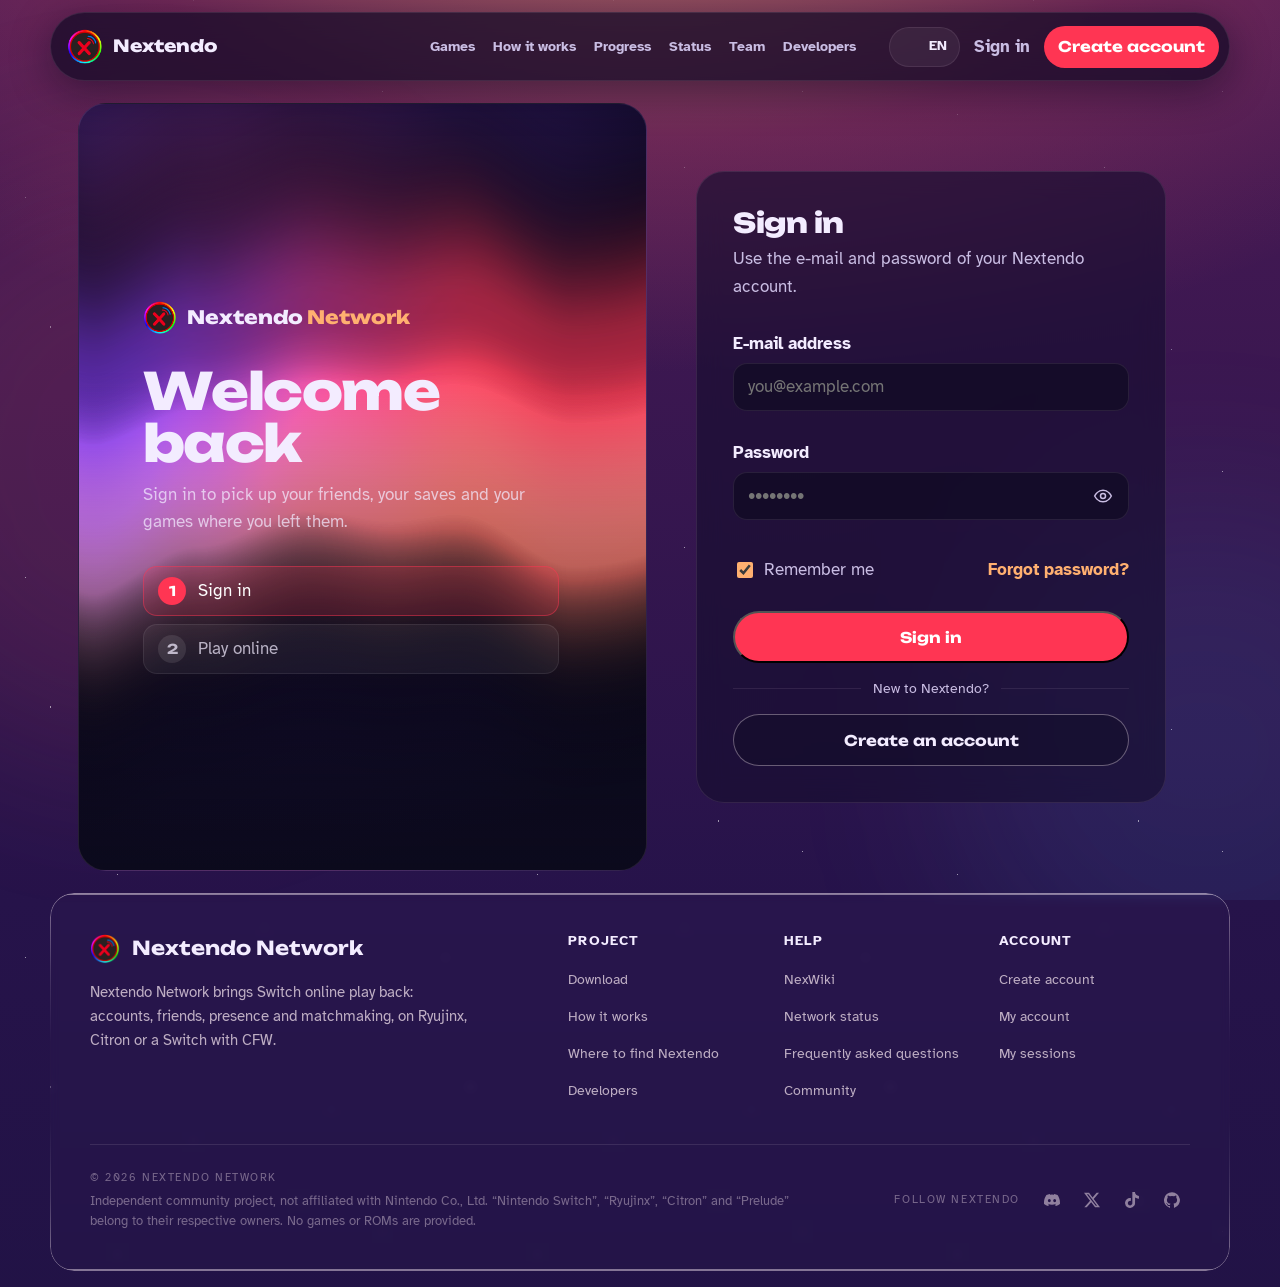
==== commit 6a23c5ed: "Logos d'applications en base64 brut, photo d'ami absente remplacee par l'initiale, textes de la fich" ====
--- a/compte.html
+++ b/compte.html
@@ -8,9 +8,9 @@
 <link rel="preconnect" href="https://fonts.googleapis.com">
 <link rel="preconnect" href="https://fonts.gstatic.com" crossorigin>
 <link href="https://fonts.googleapis.com/css2?family=Unbounded:wght@500;700;800&family=Atkinson+Hyperlegible:ital,wght@0,400;0,700;1,400&display=swap" rel="stylesheet">
-<link rel="stylesheet" href="assets/css/rework.css?v=20260925d">
-<link rel="stylesheet" href="assets/css/compte.css?v=20260925e">
-<script src="assets/js/i18n.js?v=20260925d"></script>
+<link rel="stylesheet" href="assets/css/rework.css?v=20260925f">
+<link rel="stylesheet" href="assets/css/compte.css?v=20260925f">
+<script src="assets/js/i18n.js?v=20260925f"></script>
 </head>
 <body class="page-compte" data-page="compte" data-attente="donnees">
 <a class="saut" href="#contenu">Skip to content</a>
@@ -247,6 +247,7 @@
     <button type="button" class="fermer-x" data-ferme aria-label="Close"><svg viewBox="0 0 24 24" width="18" height="18" aria-hidden="true"><path d="M6 6l12 12M18 6 6 18" stroke="currentColor" stroke-width="2" stroke-linecap="round"/></svg></button>
     <div class="fiche-tete">
       <img class="fiche-photo" id="fm-photo" src="" alt="" width="104" height="104">
+      <span class="fiche-photo fiche-initiale" id="fm-initiale" aria-hidden="true" hidden></span>
       <div class="fiche-titre">
         <h2 id="fm-nom">…</h2>
         <p class="presence" id="fm-presence"><span class="presence-point" aria-hidden="true"></span><span id="fm-etat"></span></p>
@@ -353,9 +354,9 @@
 
 <div class="toast" id="toast" role="status" aria-live="polite"></div>
 
-<script src="assets/js/nx.js?v=20260925d" defer></script>
-<script src="assets/js/commun.js?v=20260925d" defer></script>
-<script src="assets/js/compte.js?v=20260925d" defer></script>
-<script src="assets/js/effets.js?v=20260925d" defer></script>
+<script src="assets/js/nx.js?v=20260925f" defer></script>
+<script src="assets/js/commun.js?v=20260925f" defer></script>
+<script src="assets/js/compte.js?v=20260925f" defer></script>
+<script src="assets/js/effets.js?v=20260925f" defer></script>
 </body>
 </html>
--- a/assets/css/compte.css
+++ b/assets/css/compte.css
@@ -447,6 +447,8 @@
   width: 104px; height: 104px; margin-top: -52px; border-radius: 50%; object-fit: cover;
   border: 5px solid #1a1133; background: #2a1d4f; box-shadow: 0 12px 30px rgba(0, 0, 0, 0.4);
 }
+.fiche-initiale { display: grid; place-items: center; font-family: var(--titre); font-weight: 700; font-size: 2.6rem; color: var(--texte-doux); }
+.fiche-photo[hidden] { display: none; }
 .fiche-titre { padding-top: 12px; min-width: 0; }
 .fiche-titre h2 { font-size: 1.6rem; overflow-wrap: anywhere; }
 .fiche-tete .code-bouton { margin-top: 14px; }
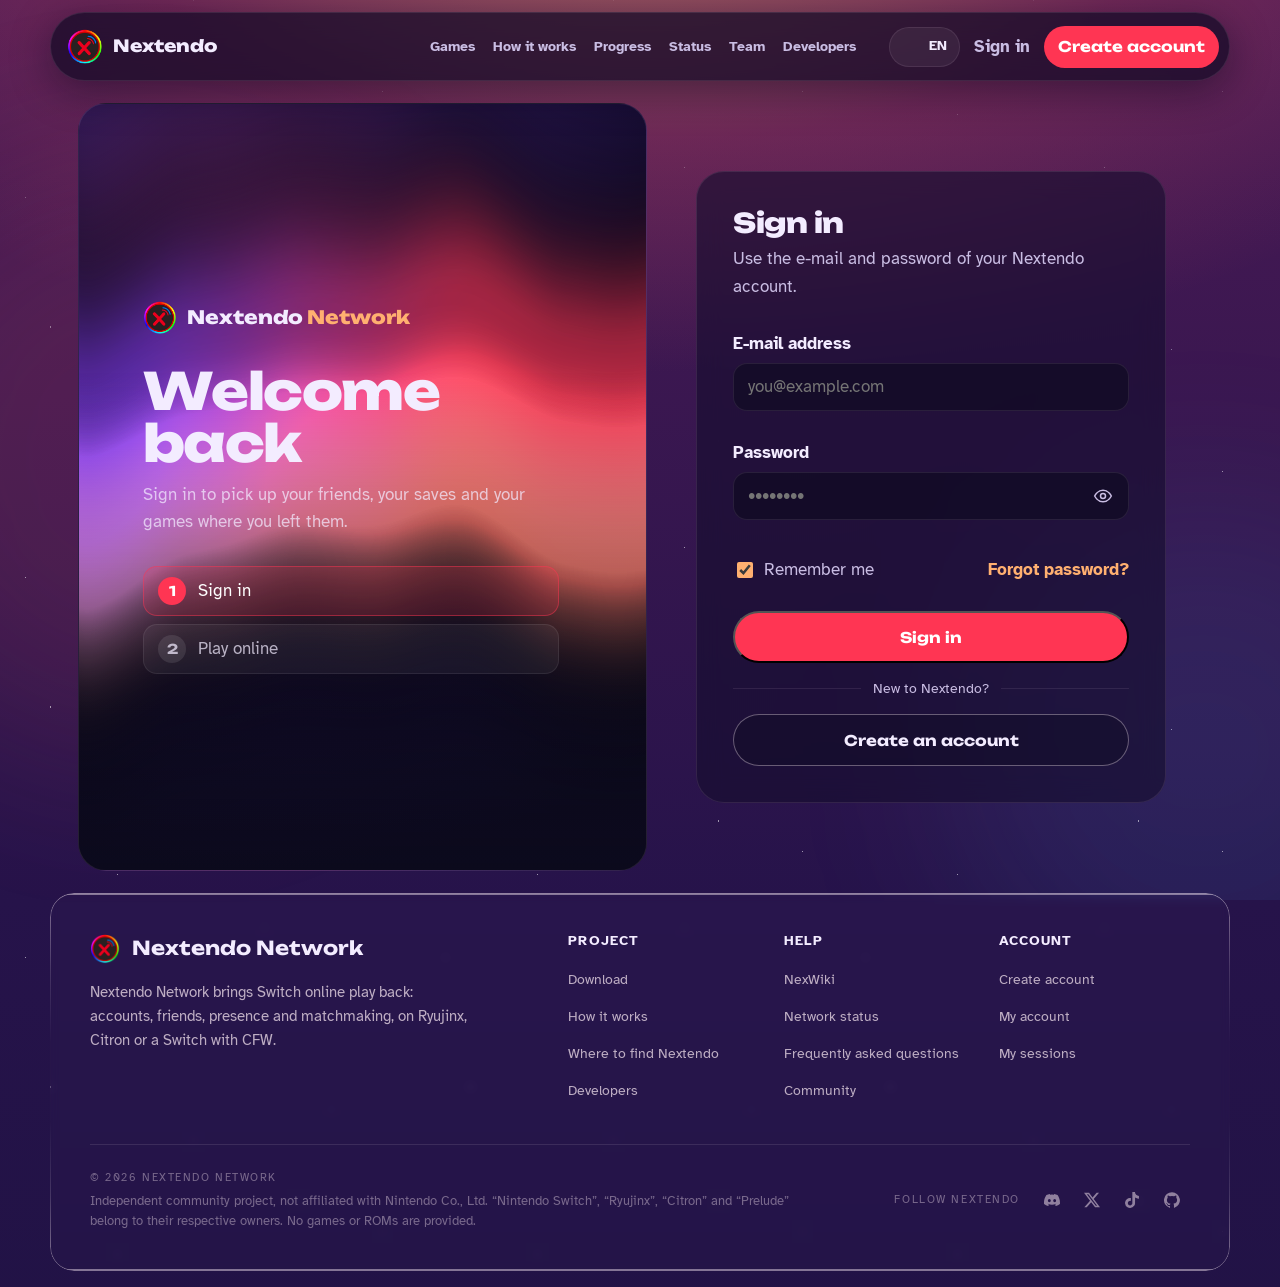
==== commit bea5e768: "Silhouette par defaut pour les joueurs sans photo de profil, a la place de l'initiale" ====
--- a/compte.html
+++ b/compte.html
@@ -8,9 +8,9 @@
 <link rel="preconnect" href="https://fonts.googleapis.com">
 <link rel="preconnect" href="https://fonts.gstatic.com" crossorigin>
 <link href="https://fonts.googleapis.com/css2?family=Unbounded:wght@500;700;800&family=Atkinson+Hyperlegible:ital,wght@0,400;0,700;1,400&display=swap" rel="stylesheet">
-<link rel="stylesheet" href="assets/css/rework.css?v=20260925f">
-<link rel="stylesheet" href="assets/css/compte.css?v=20260925f">
-<script src="assets/js/i18n.js?v=20260925f"></script>
+<link rel="stylesheet" href="assets/css/rework.css?v=20260925g">
+<link rel="stylesheet" href="assets/css/compte.css?v=20260925g">
+<script src="assets/js/i18n.js?v=20260925g"></script>
 </head>
 <body class="page-compte" data-page="compte" data-attente="donnees">
 <a class="saut" href="#contenu">Skip to content</a>
@@ -247,7 +247,7 @@
     <button type="button" class="fermer-x" data-ferme aria-label="Close"><svg viewBox="0 0 24 24" width="18" height="18" aria-hidden="true"><path d="M6 6l12 12M18 6 6 18" stroke="currentColor" stroke-width="2" stroke-linecap="round"/></svg></button>
     <div class="fiche-tete">
       <img class="fiche-photo" id="fm-photo" src="" alt="" width="104" height="104">
-      <span class="fiche-photo fiche-initiale" id="fm-initiale" aria-hidden="true" hidden></span>
+      <span class="fiche-photo pp-defaut" id="fm-initiale" aria-hidden="true" hidden></span>
       <div class="fiche-titre">
         <h2 id="fm-nom">…</h2>
         <p class="presence" id="fm-presence"><span class="presence-point" aria-hidden="true"></span><span id="fm-etat"></span></p>
@@ -354,9 +354,9 @@
 
 <div class="toast" id="toast" role="status" aria-live="polite"></div>
 
-<script src="assets/js/nx.js?v=20260925f" defer></script>
-<script src="assets/js/commun.js?v=20260925f" defer></script>
-<script src="assets/js/compte.js?v=20260925f" defer></script>
-<script src="assets/js/effets.js?v=20260925f" defer></script>
+<script src="assets/js/nx.js?v=20260925g" defer></script>
+<script src="assets/js/commun.js?v=20260925g" defer></script>
+<script src="assets/js/compte.js?v=20260925g" defer></script>
+<script src="assets/js/effets.js?v=20260925g" defer></script>
 </body>
 </html>
--- a/assets/css/rework.css
+++ b/assets/css/rework.css
@@ -798,3 +798,13 @@
   .flou-mot { opacity: 1; filter: none; transform: none; }
   .defile-piste, .bord-etoile::before { animation: none; }
 }
+
+/* Default profile picture: a player without a photo gets a silhouette, never a letter. The
+   doubled class outranks the page sheets (compte.css, developers.css) that load after this one
+   and paint .initiale; the element keeps the size its page gives it. */
+span.pp-defaut.pp-defaut {
+  background:
+    url("data:image/svg+xml,%3Csvg xmlns='http://www.w3.org/2000/svg' viewBox='0 0 100 100'%3E%3Ccircle cx='50' cy='38' r='17' fill='%23fff' fill-opacity='.28'/%3E%3Cellipse cx='50' cy='95' rx='31' ry='28' fill='%23fff' fill-opacity='.28'/%3E%3C/svg%3E") center / cover no-repeat,
+    linear-gradient(145deg, #5b5bd8, #6a3cb6);
+  border-radius: 50%; overflow: hidden; color: transparent;
+}
--- a/assets/css/compte.css
+++ b/assets/css/compte.css
@@ -447,7 +447,6 @@
   width: 104px; height: 104px; margin-top: -52px; border-radius: 50%; object-fit: cover;
   border: 5px solid #1a1133; background: #2a1d4f; box-shadow: 0 12px 30px rgba(0, 0, 0, 0.4);
 }
-.fiche-initiale { display: grid; place-items: center; font-family: var(--titre); font-weight: 700; font-size: 2.6rem; color: var(--texte-doux); }
 .fiche-photo[hidden] { display: none; }
 .fiche-titre { padding-top: 12px; min-width: 0; }
 .fiche-titre h2 { font-size: 1.6rem; overflow-wrap: anywhere; }
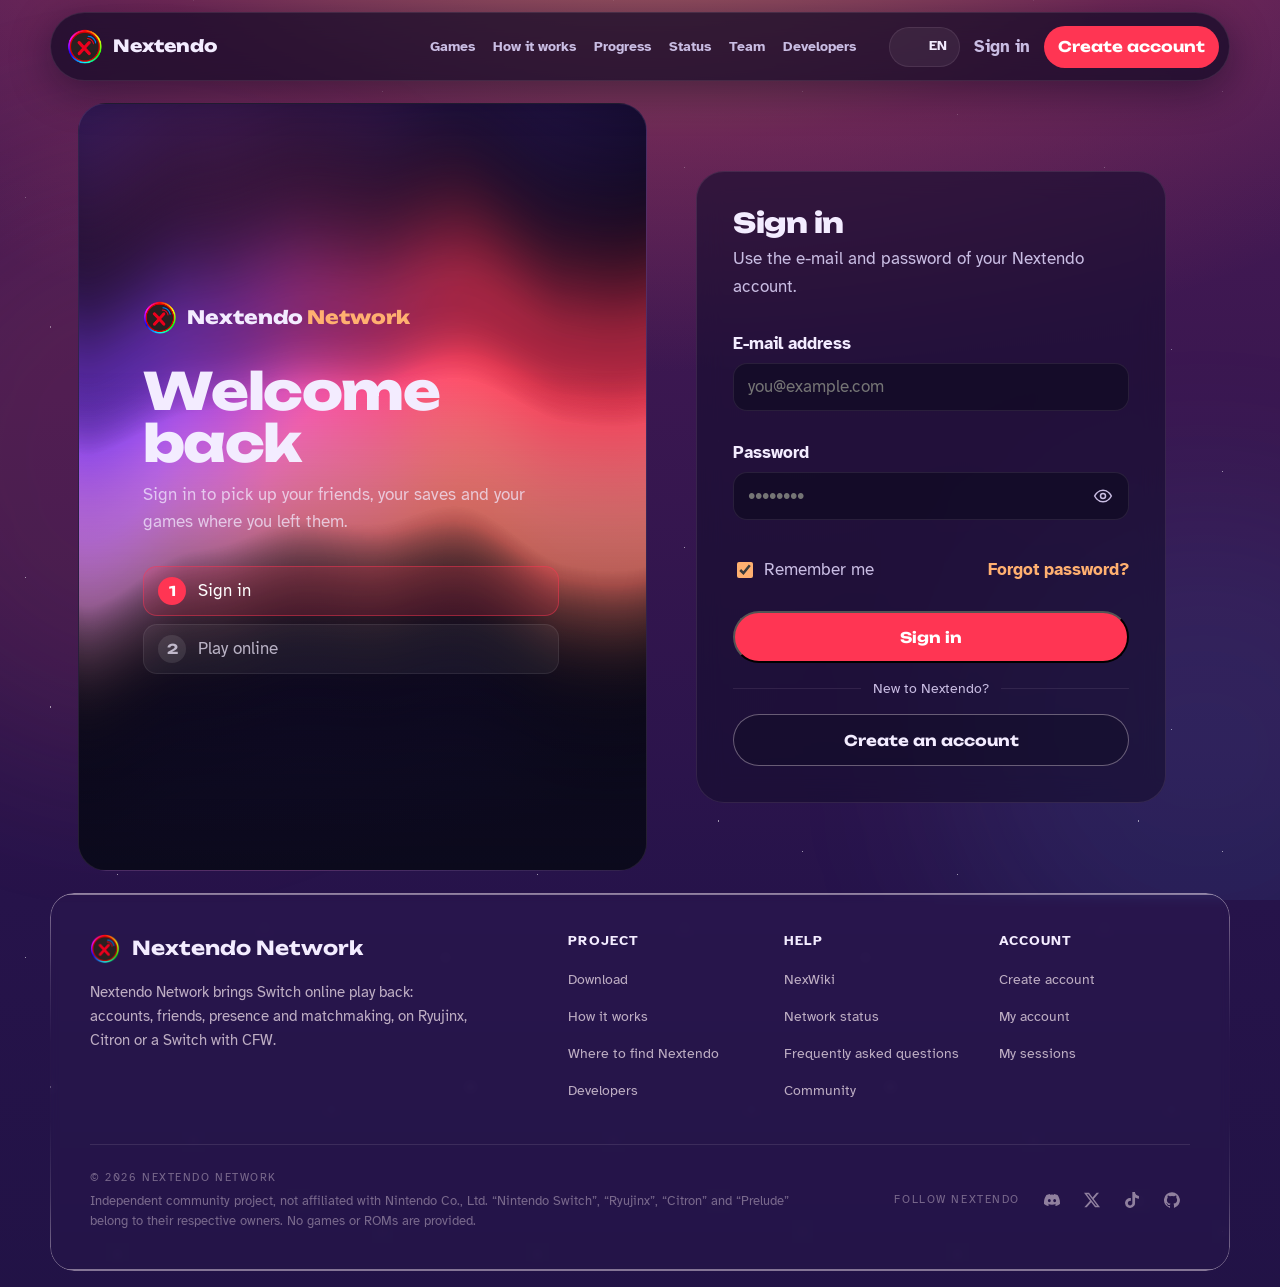
==== commit 88fa07a3: "Avatar par defaut : celui du serveur et de la Nextendo App (teinte tiree du PID), a la place de la s" ====
--- a/compte.html
+++ b/compte.html
@@ -8,9 +8,9 @@
 <link rel="preconnect" href="https://fonts.googleapis.com">
 <link rel="preconnect" href="https://fonts.gstatic.com" crossorigin>
 <link href="https://fonts.googleapis.com/css2?family=Unbounded:wght@500;700;800&family=Atkinson+Hyperlegible:ital,wght@0,400;0,700;1,400&display=swap" rel="stylesheet">
-<link rel="stylesheet" href="assets/css/rework.css?v=20260925g">
-<link rel="stylesheet" href="assets/css/compte.css?v=20260925g">
-<script src="assets/js/i18n.js?v=20260925g"></script>
+<link rel="stylesheet" href="assets/css/rework.css?v=20260925h">
+<link rel="stylesheet" href="assets/css/compte.css?v=20260925h">
+<script src="assets/js/i18n.js?v=20260925h"></script>
 </head>
 <body class="page-compte" data-page="compte" data-attente="donnees">
 <a class="saut" href="#contenu">Skip to content</a>
@@ -247,7 +247,6 @@
     <button type="button" class="fermer-x" data-ferme aria-label="Close"><svg viewBox="0 0 24 24" width="18" height="18" aria-hidden="true"><path d="M6 6l12 12M18 6 6 18" stroke="currentColor" stroke-width="2" stroke-linecap="round"/></svg></button>
     <div class="fiche-tete">
       <img class="fiche-photo" id="fm-photo" src="" alt="" width="104" height="104">
-      <span class="fiche-photo pp-defaut" id="fm-initiale" aria-hidden="true" hidden></span>
       <div class="fiche-titre">
         <h2 id="fm-nom">…</h2>
         <p class="presence" id="fm-presence"><span class="presence-point" aria-hidden="true"></span><span id="fm-etat"></span></p>
@@ -354,9 +353,9 @@
 
 <div class="toast" id="toast" role="status" aria-live="polite"></div>
 
-<script src="assets/js/nx.js?v=20260925g" defer></script>
-<script src="assets/js/commun.js?v=20260925g" defer></script>
-<script src="assets/js/compte.js?v=20260925g" defer></script>
-<script src="assets/js/effets.js?v=20260925g" defer></script>
+<script src="assets/js/nx.js?v=20260925h" defer></script>
+<script src="assets/js/commun.js?v=20260925h" defer></script>
+<script src="assets/js/compte.js?v=20260925h" defer></script>
+<script src="assets/js/effets.js?v=20260925h" defer></script>
 </body>
 </html>
--- a/assets/css/rework.css
+++ b/assets/css/rework.css
@@ -798,13 +798,3 @@
   .flou-mot { opacity: 1; filter: none; transform: none; }
   .defile-piste, .bord-etoile::before { animation: none; }
 }
-
-/* Default profile picture: a player without a photo gets a silhouette, never a letter. The
-   doubled class outranks the page sheets (compte.css, developers.css) that load after this one
-   and paint .initiale; the element keeps the size its page gives it. */
-span.pp-defaut.pp-defaut {
-  background:
-    url("data:image/svg+xml,%3Csvg xmlns='http://www.w3.org/2000/svg' viewBox='0 0 100 100'%3E%3Ccircle cx='50' cy='38' r='17' fill='%23fff' fill-opacity='.28'/%3E%3Cellipse cx='50' cy='95' rx='31' ry='28' fill='%23fff' fill-opacity='.28'/%3E%3C/svg%3E") center / cover no-repeat,
-    linear-gradient(145deg, #5b5bd8, #6a3cb6);
-  border-radius: 50%; overflow: hidden; color: transparent;
-}
--- a/assets/css/compte.css
+++ b/assets/css/compte.css
@@ -447,7 +447,6 @@
   width: 104px; height: 104px; margin-top: -52px; border-radius: 50%; object-fit: cover;
   border: 5px solid #1a1133; background: #2a1d4f; box-shadow: 0 12px 30px rgba(0, 0, 0, 0.4);
 }
-.fiche-photo[hidden] { display: none; }
 .fiche-titre { padding-top: 12px; min-width: 0; }
 .fiche-titre h2 { font-size: 1.6rem; overflow-wrap: anywhere; }
 .fiche-tete .code-bouton { margin-top: 14px; }
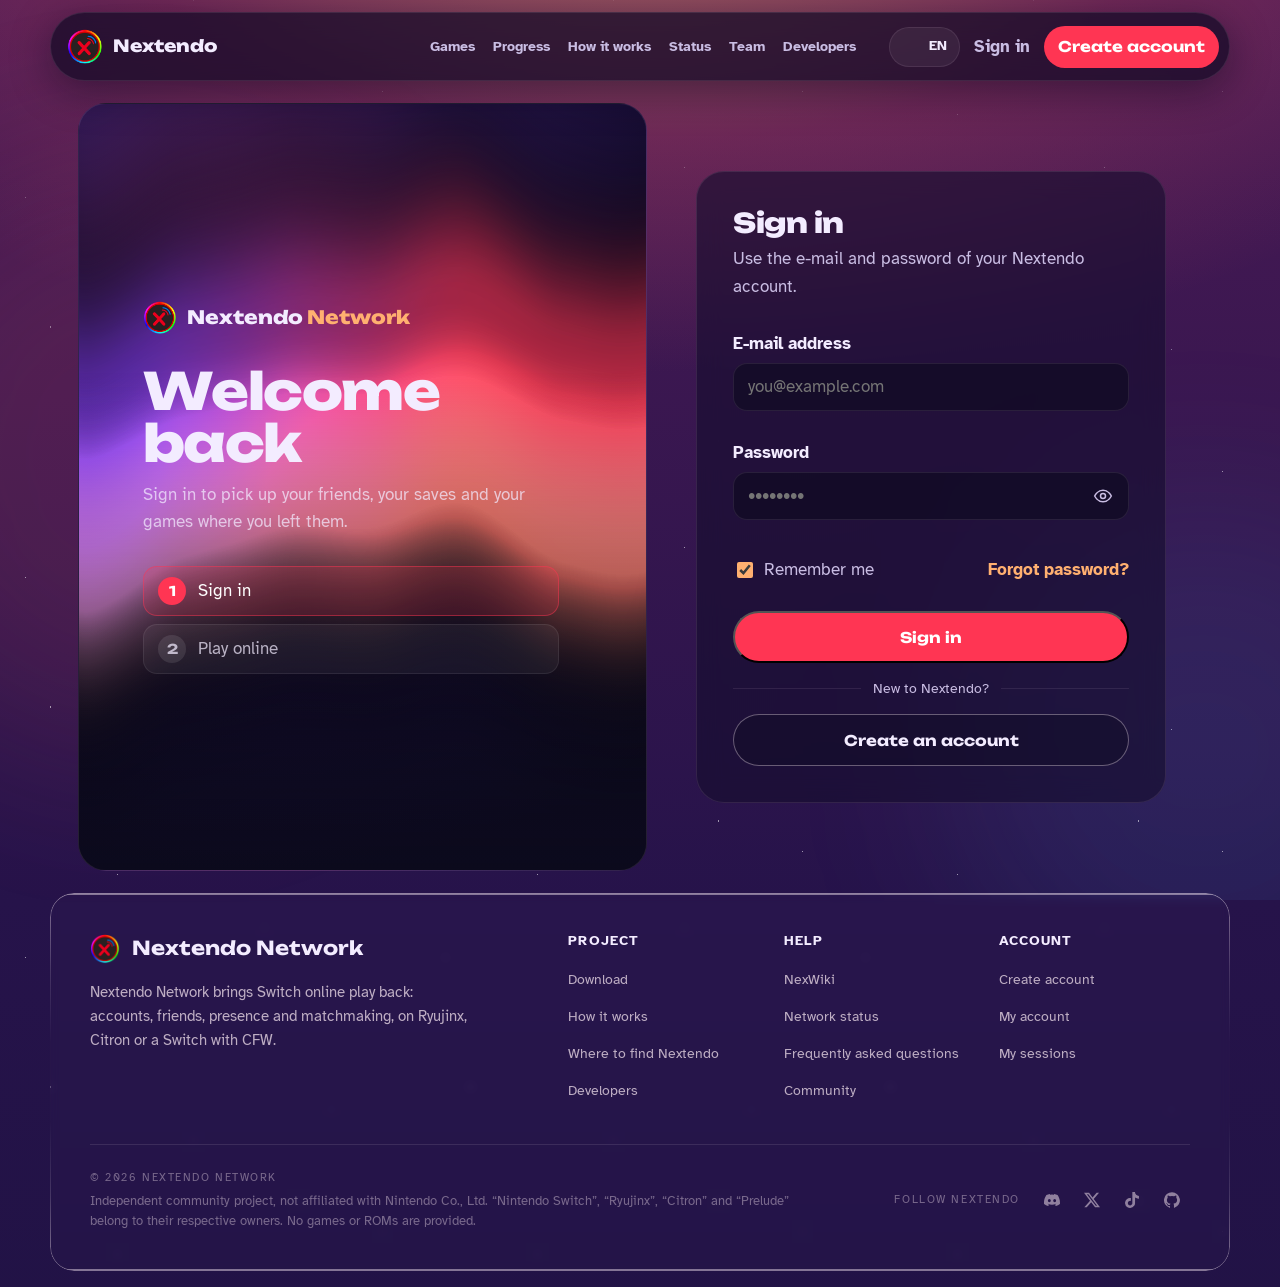
==== commit 52f57205: "Barre de navigation dans l'ordre des sections de l'accueil" ====
--- a/compte.html
+++ b/compte.html
@@ -354,7 +354,7 @@
 <div class="toast" id="toast" role="status" aria-live="polite"></div>
 
 <script src="assets/js/nx.js?v=20260925h" defer></script>
-<script src="assets/js/commun.js?v=20260925h" defer></script>
+<script src="assets/js/commun.js?v=20260925k" defer></script>
 <script src="assets/js/compte.js?v=20260925h" defer></script>
 <script src="assets/js/effets.js?v=20260925h" defer></script>
 </body>
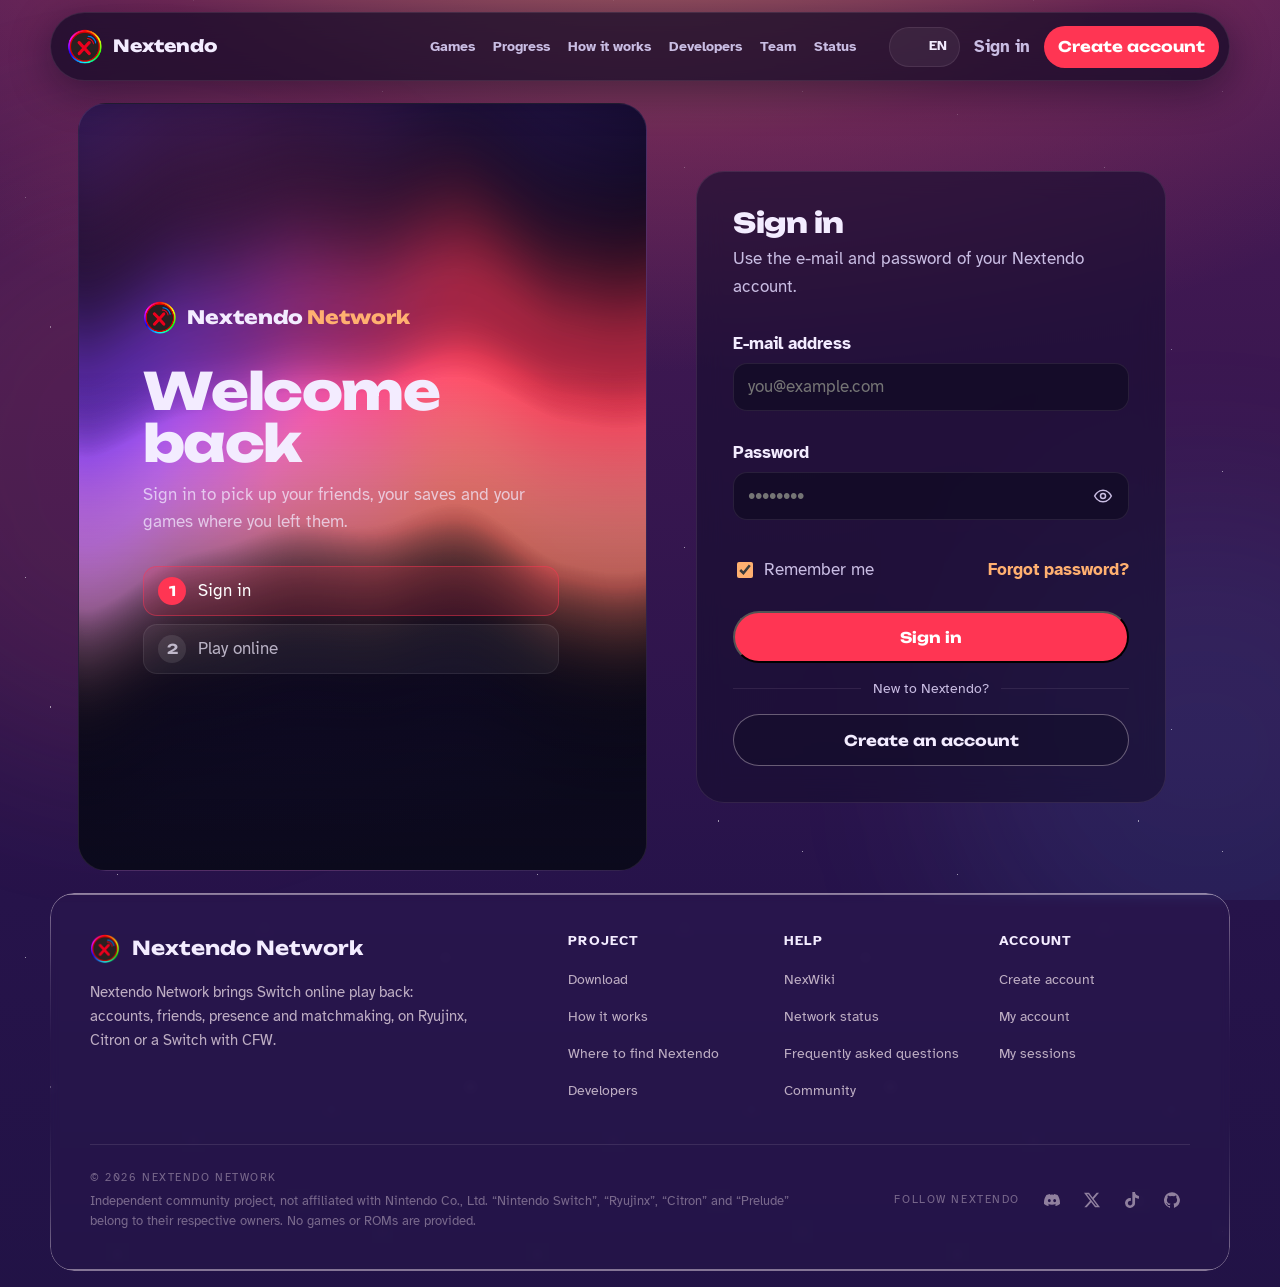
==== commit 6685a865: "Barre de navigation : Developers avant Status" ====
--- a/compte.html
+++ b/compte.html
@@ -354,7 +354,7 @@
 <div class="toast" id="toast" role="status" aria-live="polite"></div>
 
 <script src="assets/js/nx.js?v=20260925h" defer></script>
-<script src="assets/js/commun.js?v=20260925k" defer></script>
+<script src="assets/js/commun.js?v=20260925l" defer></script>
 <script src="assets/js/compte.js?v=20260925h" defer></script>
 <script src="assets/js/effets.js?v=20260925h" defer></script>
 </body>
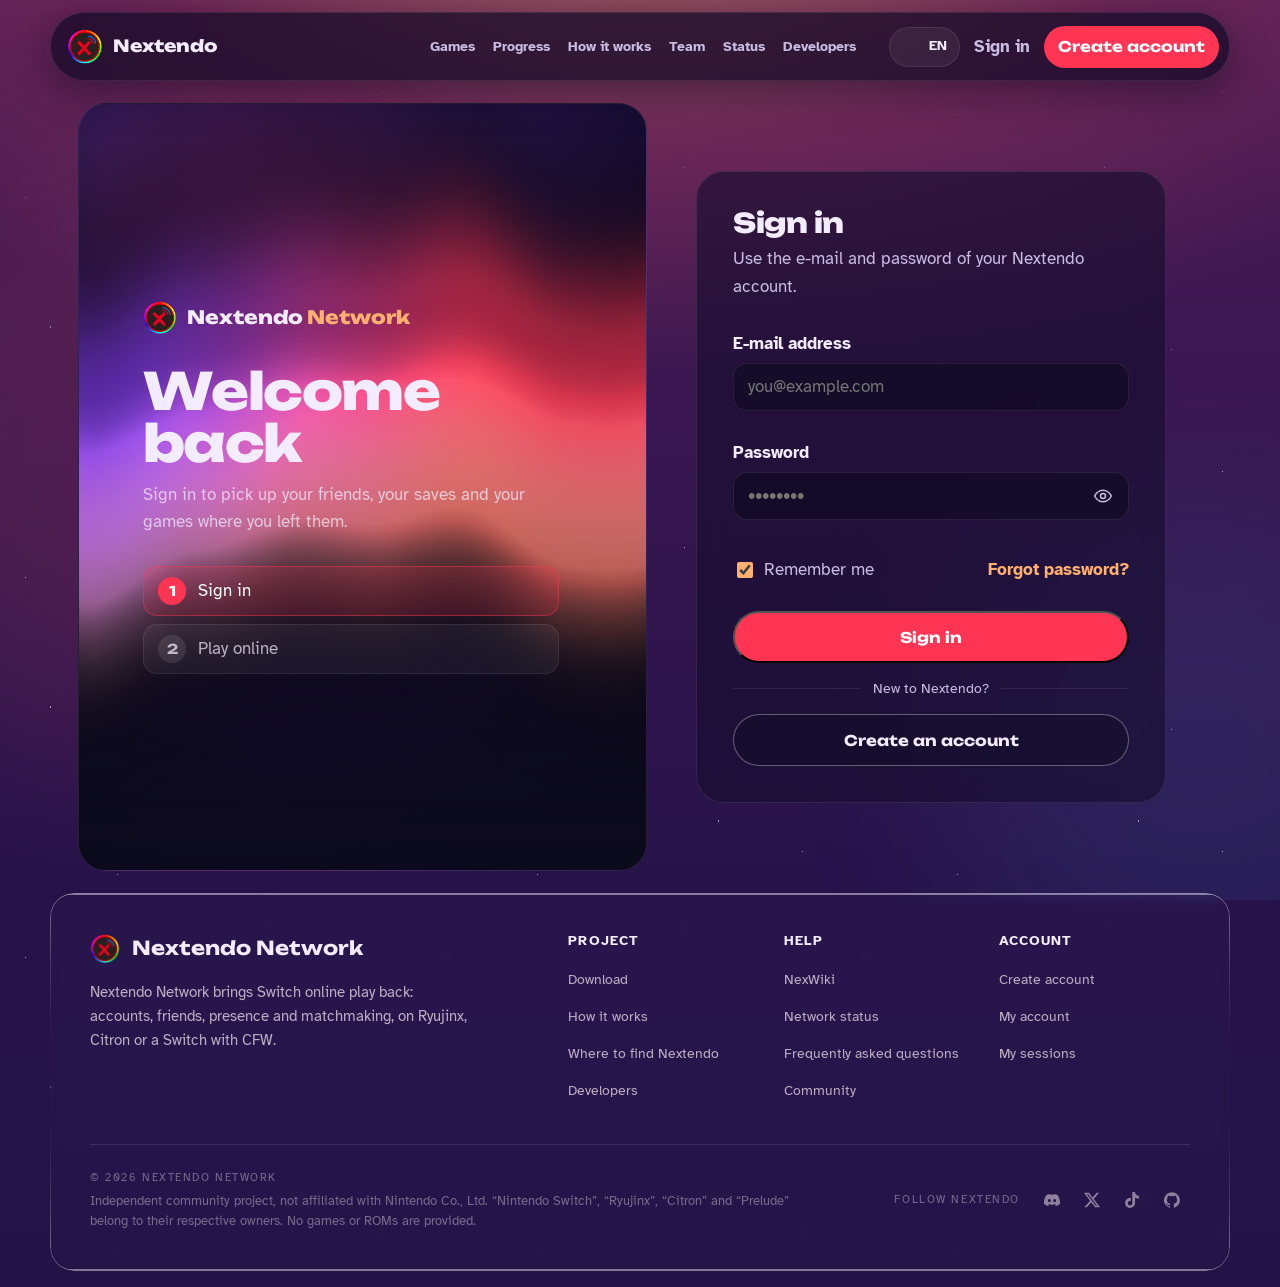
==== commit 3926474a: "Barre de navigation : Team avant Status, Developers en dernier" ====
--- a/compte.html
+++ b/compte.html
@@ -354,7 +354,7 @@
 <div class="toast" id="toast" role="status" aria-live="polite"></div>
 
 <script src="assets/js/nx.js?v=20260925h" defer></script>
-<script src="assets/js/commun.js?v=20260925l" defer></script>
+<script src="assets/js/commun.js?v=20260925m" defer></script>
 <script src="assets/js/compte.js?v=20260925h" defer></script>
 <script src="assets/js/effets.js?v=20260925h" defer></script>
 </body>
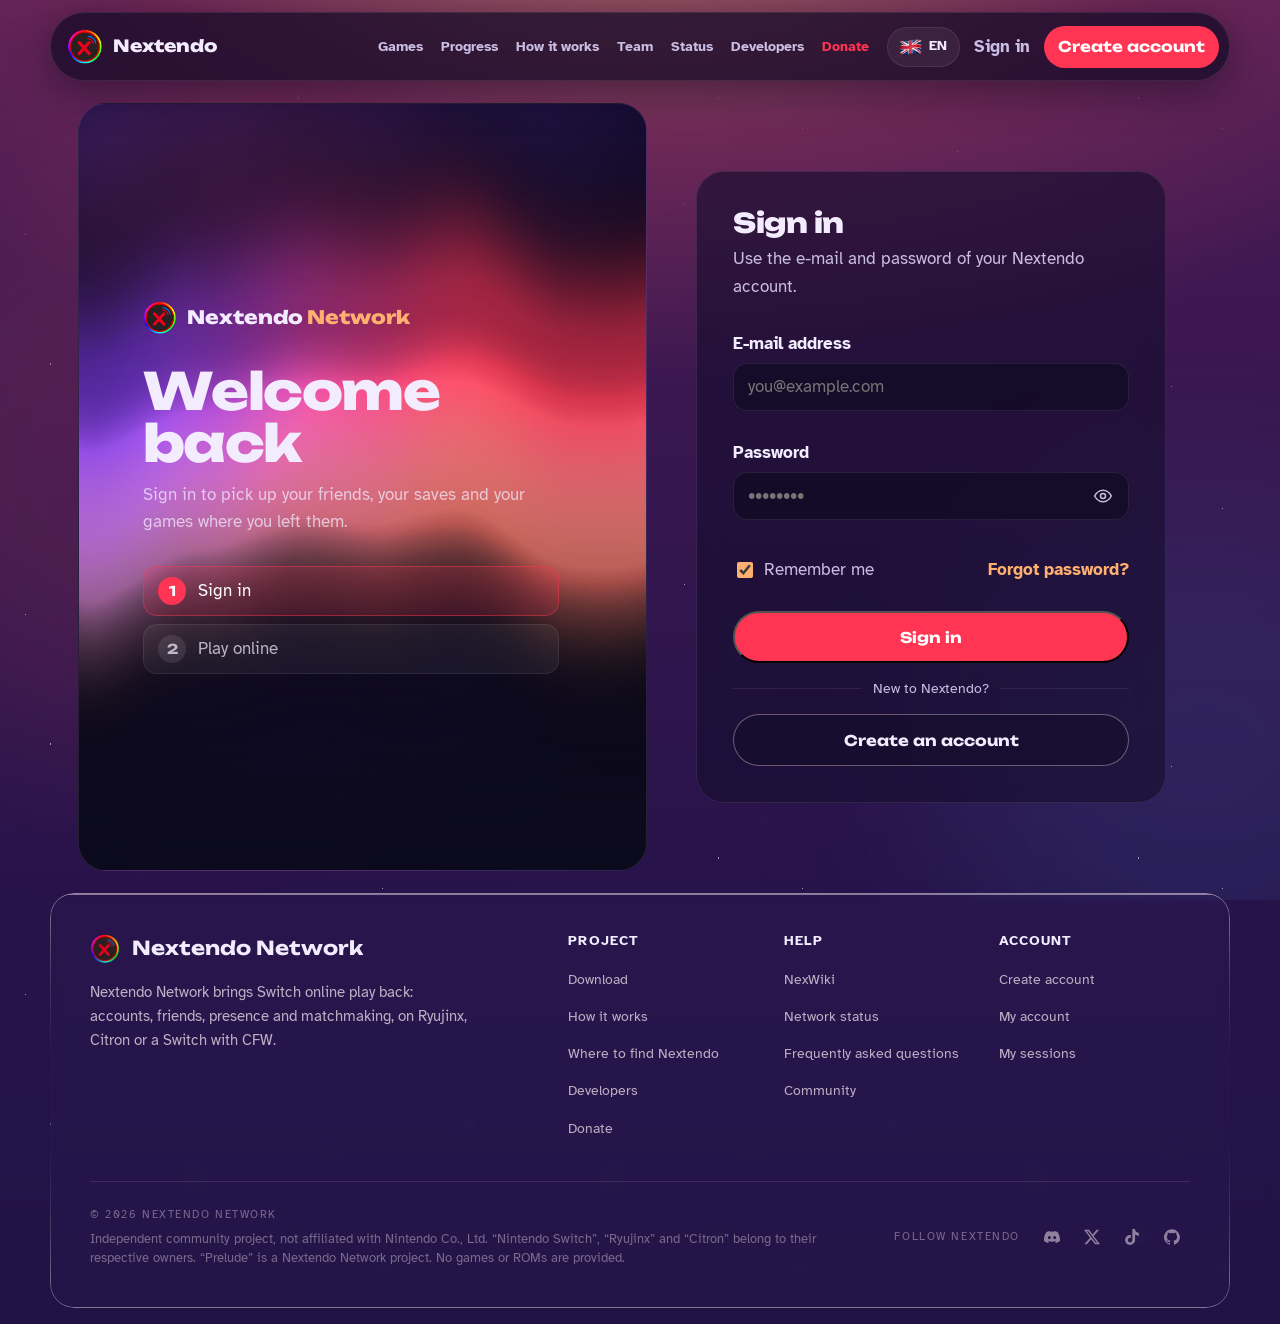
==== commit e3b701f8: "Synchroniser le site : page de dons et objectif mensuel, adresses sans .html, barre de navigation ad" ====
--- a/compte.html
+++ b/compte.html
@@ -8,9 +8,9 @@
 <link rel="preconnect" href="https://fonts.googleapis.com">
 <link rel="preconnect" href="https://fonts.gstatic.com" crossorigin>
 <link href="https://fonts.googleapis.com/css2?family=Unbounded:wght@500;700;800&family=Atkinson+Hyperlegible:ital,wght@0,400;0,700;1,400&display=swap" rel="stylesheet">
-<link rel="stylesheet" href="assets/css/rework.css?v=20260925h">
-<link rel="stylesheet" href="assets/css/compte.css?v=20260925h">
-<script src="assets/js/i18n.js?v=20260925h"></script>
+<link rel="stylesheet" href="assets/css/rework.css?v=20261007n">
+<link rel="stylesheet" href="assets/css/compte.css?v=20261002a">
+<script src="assets/js/i18n.js?v=20261008a"></script>
 </head>
 <body class="page-compte" data-page="compte" data-attente="donnees">
 <a class="saut" href="#contenu">Skip to content</a>
@@ -27,7 +27,7 @@
       <div class="membre-texte">
         <h1 id="membre-pseudo">…</h1>
         <p class="presence" id="presence"><span class="presence-point" aria-hidden="true"></span><span id="presence-texte">…</span></p>
-        <ul class="puces" id="puces"></ul>
+        <ul class="badges-profil" id="puces" aria-label="Badges" hidden></ul>
       </div>
       <div class="membre-actions">
         <div class="code-ami">
@@ -75,6 +75,21 @@
       <p class="note">Cloud saves require a verified e-mail and a linked Discord account. Server boosters get 10 MB instead of 5 MB.</p>
     </section>
 
+    <section class="plaque" aria-labelledby="titre-applis" id="bloc-applis">
+      <div class="entete-plaque">
+        <h2 id="titre-applis" class="titre-plaque">Authorized applications</h2>
+        <span class="petit" id="applis-compte"></span>
+      </div>
+      <p class="note">Applications you allowed to access your Nextendo account. See what each one can do and remove its access at any time.</p>
+      <label class="recherche"><svg viewBox="0 0 24 24" width="18" height="18" aria-hidden="true"><circle cx="11" cy="11" r="7" fill="none" stroke="currentColor" stroke-width="2"/><path d="m20 20-3.5-3.5" stroke="currentColor" stroke-width="2" stroke-linecap="round"/></svg><input type="search" id="applis-recherche" placeholder="Search authorized applications" aria-label="Search authorized applications"></label>
+      <ul class="applis-autorisees" id="applis-autorisees"></ul>
+      <p class="vide-bloc" id="applis-vide" hidden>No authorized application yet. When you sign in to an application with Nextendo, it appears here.</p>
+      <details class="applis-bloquees" id="applis-bloquees-bloc" hidden>
+        <summary>Blocked applications</summary>
+        <ul id="applis-bloquees"></ul>
+      </details>
+    </section>
+
     <section class="plaque" aria-labelledby="titre-brancher">
       <div class="entete-plaque">
         <h2 id="titre-brancher" class="titre-plaque">Connect this account</h2>
@@ -123,9 +138,17 @@
 
     <section class="plaque" aria-labelledby="titre-demandes">
       <h2 id="titre-demandes" class="titre-plaque">Friend requests</h2>
-      <h3 class="sous-titre">Received</h3>
+      <div class="demandes-tete"><h3 class="sous-titre">Received</h3>
+        <div class="demandes-groupe" id="groupe-recues" hidden>
+          <button type="button" class="bouton bouton--plein petit-bouton" id="tout-accepter">Accept all</button>
+          <button type="button" class="bouton bouton--verre petit-bouton" id="tout-refuser">Decline all</button>
+        </div></div>
       <ul class="demandes" id="recues"></ul>
-      <h3 class="sous-titre">Sent</h3>
+      <nav class="pages" id="pages-recues" hidden aria-label="Pagination demandes"></nav>
+      <div class="demandes-tete"><h3 class="sous-titre">Sent</h3>
+        <div class="demandes-groupe" id="groupe-envoyees" hidden>
+          <button type="button" class="bouton bouton--verre petit-bouton" id="tout-annuler">Cancel all</button>
+        </div></div>
       <ul class="demandes" id="envoyees"></ul>
       <button type="button" class="plus" id="plus-envoyees" hidden></button>
     </section>
@@ -241,6 +264,17 @@
   </form>
 </dialog>
 
+<dialog id="dlg-confirmer" class="dialogue" aria-labelledby="dc-titre">
+  <form method="dialog" class="dialogue-corps">
+    <h2 id="dc-titre"></h2>
+    <p id="dc-texte"></p>
+    <div class="ligne-boutons fin">
+      <button type="button" class="bouton bouton--verre" id="dc-non">Keep them</button>
+      <button type="button" class="bouton bouton--danger" id="dc-oui"></button>
+    </div>
+  </form>
+</dialog>
+
 <dialog id="dlg-ami" class="dialogue dialogue--large" aria-labelledby="fm-nom">
   <div class="fiche">
     <div class="fiche-ciel" aria-hidden="true"></div>
@@ -250,6 +284,7 @@
       <div class="fiche-titre">
         <h2 id="fm-nom">…</h2>
         <p class="presence" id="fm-presence"><span class="presence-point" aria-hidden="true"></span><span id="fm-etat"></span></p>
+        <ul class="badges-profil" id="fm-badges" aria-label="Badges" hidden></ul>
       </div>
       <button type="button" class="code-bouton" id="fm-code"><strong></strong><svg viewBox="0 0 24 24" width="16" height="16" aria-hidden="true"><rect x="8" y="8" width="12" height="12" rx="3" fill="none" stroke="currentColor" stroke-width="2"/><path d="M16 8V6a2 2 0 0 0-2-2H6a2 2 0 0 0-2 2v8a2 2 0 0 0 2 2h2" fill="none" stroke="currentColor" stroke-width="2"/></svg><span class="sr">Copy friend code</span></button>
     </div>
@@ -351,11 +386,30 @@
   </div>
 </dialog>
 
+<dialog id="dlg-signaler-appli" class="dialogue" aria-labelledby="sa-titre">
+  <form class="dialogue-corps" id="form-signaler-appli">
+    <h2 id="sa-titre">Report this application</h2>
+    <p><strong id="sa-nom"></strong></p>
+    <label class="champ">Reason
+      <select id="sa-motif" required>
+        <option value="impersonation">It pretends to be Nextendo or another application</option>
+        <option value="scam">Scam or phishing</option>
+        <option value="malicious">It does something I didn't allow</option>
+        <option value="inappropriate">Inappropriate name, icon or content</option>
+        <option value="other">Other</option>
+      </select>
+    </label>
+    <label class="champ">Details (optional)<textarea id="sa-texte" maxlength="500"></textarea></label>
+    <div class="ligne-boutons fin"><button type="button" class="bouton bouton--verre" data-ferme>Cancel</button><button type="submit" class="bouton bouton--danger">Send the report</button></div>
+  </form>
+</dialog>
+
 <div class="toast" id="toast" role="status" aria-live="polite"></div>
 
-<script src="assets/js/nx.js?v=20260925h" defer></script>
-<script src="assets/js/commun.js?v=20260925m" defer></script>
-<script src="assets/js/compte.js?v=20260925h" defer></script>
-<script src="assets/js/effets.js?v=20260925h" defer></script>
+<script src="assets/js/nx.js?v=20261002b" defer></script>
+<script src="assets/js/commun.js?v=20261007p" defer></script>
+<script src="assets/js/compte.js?v=20261007d" defer></script>
+<script src="assets/js/applications.js?v=20261003a" defer></script>
+<script src="assets/js/effets.js?v=20260928b" defer></script>
 </body>
 </html>
--- a/assets/css/rework.css
+++ b/assets/css/rework.css
@@ -33,6 +33,7 @@
 }
 
 *, *::before, *::after { box-sizing: border-box; }
+[hidden] { display: none !important; }
 
 * { scrollbar-width: thin; scrollbar-color: rgba(255, 176, 112, 0.55) transparent; }
 ::-webkit-scrollbar { width: 10px; height: 10px; }
@@ -668,9 +669,26 @@
 .equipe-texte { display: grid; gap: 4px; min-width: 0; }
 .equipe-nom { display: flex; align-items: center; gap: 8px; }
 .equipe-nom strong { font-family: var(--titre); font-size: 1.1rem; overflow-wrap: anywhere; }
-.equipe-drapeau { border-radius: 3px; flex: none; }
+.equipe-drapeau { object-fit: contain; flex: none; }
 .equipe-role { display: flex; align-items: center; gap: 7px; color: var(--texte-doux); font-size: 0.95rem; line-height: 1.35; }
 .equipe-chef { flex: none; color: #ffd166; }
+
+/* Discord staff: one row of pictures sliding right to left, looping on a doubled list. */
+.staff-bande { display: grid; gap: 12px; margin-top: 22px; min-width: 0; }
+.staff-bande[hidden] { display: none; }
+.staff-fenetre { overflow: hidden; -webkit-mask-image: linear-gradient(90deg, transparent, #000 6%, #000 94%, transparent); mask-image: linear-gradient(90deg, transparent, #000 6%, #000 94%, transparent); }
+.staff-piste { list-style: none; margin: 0; padding: 6px 0; display: flex; gap: 14px; width: max-content; animation: staff-defile var(--staff-duree, 60s) linear infinite; }
+.staff-fenetre:hover .staff-piste, .staff-piste:focus-within { animation-play-state: paused; }
+@keyframes staff-defile { from { transform: translateX(0); } to { transform: translateX(calc(-50% - 7px)); } }
+.staff-membre { position: relative; flex: none; width: 96px; height: 96px; border-radius: 16px; overflow: hidden; background: linear-gradient(135deg, #3a2a6a, #5a1f5e); border: 1px solid var(--carte-bord); outline: none; }
+.staff-membre img { width: 100%; height: 100%; object-fit: cover; display: block; }
+.staff-nom { position: absolute; inset: auto 0 0 0; display: grid; gap: 1px; padding: 18px 8px 7px; background: linear-gradient(180deg, transparent, rgba(12, 10, 29, .92)); opacity: 0; transform: translateY(6px); transition: opacity .15s ease, transform .15s ease; }
+.staff-nom strong { font-size: .8rem; line-height: 1.2; overflow: hidden; text-overflow: ellipsis; white-space: nowrap; }
+.staff-nom span { font-size: .7rem; color: var(--texte-doux); }
+.staff-membre:hover .staff-nom, .staff-membre:focus-visible .staff-nom { opacity: 1; transform: none; }
+.staff-membre:focus-visible { box-shadow: 0 0 0 2px var(--bleu-logo); }
+@media (max-width: 600px) { .staff-membre { width: 76px; height: 76px; border-radius: 13px; } .staff-piste { gap: 10px; } @keyframes staff-defile { to { transform: translateX(calc(-50% - 5px)); } } }
+@media (prefers-reduced-motion: reduce) { .staff-piste { animation: none; } .staff-fenetre { overflow-x: auto; -webkit-mask-image: none; mask-image: none; } }
 
 @media (max-width: 1080px) {
   .equipe { grid-template-columns: repeat(2, minmax(0, 1fr)); }
@@ -728,7 +746,7 @@
 .choix-langue { position: relative; }
 #choix-langue { display: inline-flex; align-items: center; gap: 7px; min-height: 40px; padding: 0 12px; border-radius: 999px; font: inherit; font-weight: 700; font-size: 0.88rem; color: var(--texte); background: rgba(255, 255, 255, 0.06); border: 1px solid var(--carte-bord); cursor: pointer; transition: background-color 0.2s; }
 #choix-langue:hover { background: rgba(255, 255, 255, 0.1); }
-.choix-langue img { width: 20px; height: 15px; border-radius: 3px; object-fit: cover; flex: none; }
+.choix-langue img { width: 22px; height: 16px; object-fit: contain; flex: none; }
 .langues { position: absolute; top: calc(100% + 8px); inset-inline-end: 0; z-index: 60; list-style: none; margin: 0; padding: 6px; min-width: 190px; border-radius: 16px; background: #150e2e; border: 1px solid var(--plaque-bord); box-shadow: 0 20px 50px rgba(0, 0, 0, 0.45); animation: langues-ouvre 0.2s cubic-bezier(0.22, 1, 0.36, 1); }
 .langues[hidden] { display: none; }
 @keyframes langues-ouvre { from { opacity: 0; transform: translateY(-6px); } }
@@ -738,7 +756,7 @@
 .langues-mobile { display: flex; flex-wrap: wrap; gap: 6px; padding-top: 14px; margin-top: 8px; border-top: 1px solid var(--carte-bord); }
 .langues-mobile button { display: inline-flex; align-items: center; gap: 7px; padding: 7px 11px; border-radius: 999px; font: inherit; font-size: 0.88rem; font-weight: 700; color: var(--texte-doux); background: rgba(255, 255, 255, 0.05); border: 1px solid var(--carte-bord); cursor: pointer; }
 .langues-mobile button[aria-pressed="true"] { color: var(--texte); border-color: var(--bleu-logo); }
-.langues-mobile img { width: 20px; height: 15px; border-radius: 3px; }
+.langues-mobile img { width: 22px; height: 16px; object-fit: contain; }
 @media (max-width: 1080px) { .barre .choix-langue { display: none; } }
 @media (prefers-reduced-motion: reduce) { .langues { animation: none; } }
 
@@ -790,11 +808,115 @@
 }
 @keyframes etoile { to { --etoile: 100%; } }
 
-/* Swipe Toast */
-.toast.visible { pointer-events: auto; cursor: grab; touch-action: pan-y; }
-.toast.glisse { transition: none; cursor: grabbing; }
+/* Custom Dropdown (Dark Theme) */
+.nx-dropdown {
+  position: relative;
+  max-width: 440px;
+  width: 100%;
+}
+.nx-dropdown-trigger {
+  width: 100%;
+  display: flex;
+  align-items: center;
+  justify-content: space-between;
+  gap: 12px;
+  padding: 10px 14px;
+  border-radius: 12px;
+  background: rgba(255, 255, 255, 0.08);
+  border: 1px solid rgba(255, 255, 255, 0.16);
+  color: #fff;
+  font-family: inherit;
+  font-size: 14px;
+  font-weight: 500;
+  cursor: pointer;
+  text-align: left;
+  transition: background 0.15s ease, border-color 0.15s ease;
+}
+.nx-dropdown-trigger:hover,
+.nx-dropdown-trigger:focus-visible {
+  background: rgba(255, 255, 255, 0.12);
+  border-color: rgba(255, 255, 255, 0.3);
+  outline: none;
+}
+.nx-dropdown-trigger svg {
+  flex-shrink: 0;
+  opacity: 0.7;
+  transition: transform 0.2s ease;
+}
+.nx-dropdown[data-open="true"] .nx-dropdown-trigger svg {
+  transform: rotate(180deg);
+}
+.nx-dropdown-menu {
+  position: absolute;
+  top: calc(100% + 6px);
+  left: 0;
+  right: 0;
+  background: #181230;
+  border: 1px solid rgba(255, 255, 255, 0.16);
+  border-radius: 12px;
+  padding: 6px;
+  margin: 0;
+  list-style: none;
+  z-index: 100;
+  box-shadow: 0 14px 40px rgba(0, 0, 0, 0.65), 0 0 0 1px rgba(255, 255, 255, 0.05);
+  backdrop-filter: blur(20px);
+  max-height: 280px;
+  overflow-y: auto;
+}
+.nx-dropdown-item {
+  padding: 9px 12px;
+  border-radius: 8px;
+  color: rgba(255, 255, 255, 0.88);
+  font-size: 13.5px;
+  cursor: pointer;
+  display: flex;
+  align-items: center;
+  justify-content: space-between;
+  gap: 10px;
+  transition: background 0.12s ease, color 0.12s ease;
+}
+.nx-dropdown-item:hover,
+.nx-dropdown-item:focus-visible {
+  background: rgba(230, 0, 18, 0.25);
+  color: #fff;
+  outline: none;
+}
+.nx-dropdown-item.est-selectionne {
+  background: rgba(255, 255, 255, 0.14);
+  color: #fff;
+  font-weight: 600;
+}
+/* Menu deroulant ouvert : la carte passe devant les suivantes (chaque
+   .plaque a son propre contexte d'empilement via backdrop-filter). */
+.plaque.menu-deroulant-ouvert {
+  position: relative;
+  z-index: 60;
+}
+
+.nx-dropdown-item .taille {
+  font-size: 12px;
+  opacity: 0.6;
+  font-feature-settings: "tnum";
+}
 
 @media (prefers-reduced-motion: reduce) {
   .flou-mot { opacity: 1; filter: none; transform: none; }
   .defile-piste, .bord-etoile::before { animation: none; }
 }
+
+
+/* Donation link in the top bar: same shape as the others, in the logo red. */
+.nav-lien--don { color: var(--rouge-logo); }
+.nav-lien--don:hover { color: var(--texte); }
+
+/* The bar measures itself (commun.js): when its links no longer fit next to the account
+   buttons, whatever the language or the window width, it switches to the burger menu instead
+   of letting the links slide under the logo and the buttons. */
+.barre--serree { grid-template-columns: auto minmax(0, 1fr) auto; gap: 6px; }
+.barre--serree .nav-lien { padding: 10px 5px; font-size: 0.86rem; }
+.barre--serree .lien-discret { padding: 10px 8px; }
+.barre--serree .compte .bouton, .barre--serree .bouton-nav { padding: 0 14px !important; }
+.barre--serree .compte-groupe, .barre--serree .compte { gap: 6px; }
+.barre--etroite .menu, .barre--etroite .compte .lien-discret { display: none; }
+.barre--etroite .burger { display: block; }
+.barre--etroite { grid-template-columns: 1fr auto auto; gap: 10px; }
--- a/assets/css/compte.css
+++ b/assets/css/compte.css
@@ -112,6 +112,43 @@
 .ajout-etat.erreur { color: #ff8a9b; }
 
 .outils-amis { display: flex; align-items: center; gap: 10px; flex-wrap: wrap; margin-bottom: 10px; }
+/* Authorized applications */
+.applis-autorisees { list-style: none; display: grid; gap: 14px; margin: 14px 0 0; padding: 0; }
+.appli-autorisee { border: 1px solid var(--plaque-bord, rgba(255,255,255,.1)); border-radius: 18px; background: rgba(255, 255, 255, 0.03); overflow: visible; }
+.appli-tete { display: flex; align-items: center; gap: 14px; padding: 16px 18px; background: rgba(255, 255, 255, 0.04); border-radius: 18px 18px 0 0; }
+.appli-logo { display: grid; place-items: center; flex: none; border-radius: 50%; overflow: hidden; background: linear-gradient(135deg, #ff4d5e, #ff9a5a); color: #fff; font-weight: 800; font-size: 1.2rem; }
+.appli-logo img { width: 100%; height: 100%; object-fit: cover; }
+.appli-id { flex: 1; min-width: 0; display: flex; flex-wrap: wrap; align-items: center; gap: 4px 10px; }
+.appli-id strong { font-size: 1.05rem; overflow-wrap: anywhere; }
+.appli-id .petit { flex-basis: 100%; }
+.puce-officielle { padding: 2px 9px; border-radius: 999px; background: rgba(88, 140, 255, 0.18); color: #9ab8ff; font-size: 0.75rem; font-weight: 700; }
+.appli-coin { position: relative; }
+.appli-plus { display: grid; place-items: center; width: 40px; height: 40px; border: 0; border-radius: 10px; background: rgba(255, 255, 255, 0.06); color: var(--texte); cursor: pointer; }
+.appli-plus:hover, .appli-plus[aria-expanded="true"] { background: rgba(255, 255, 255, 0.12); }
+.appli-menu { display: none; position: absolute; right: 0; top: calc(100% + 6px); z-index: 20; min-width: 240px; padding: 6px; border-radius: 12px; background: #1d1438; border: 1px solid rgba(255, 255, 255, 0.12); box-shadow: 0 16px 40px rgba(0, 0, 0, 0.45); }
+.appli-menu.ouvert { display: grid; }
+.appli-menu button { text-align: start; padding: 10px 12px; border: 0; border-radius: 8px; background: none; color: var(--texte); font: inherit; font-weight: 600; cursor: pointer; }
+.appli-menu button:hover, .appli-menu button:focus-visible { background: rgba(255, 255, 255, 0.08); outline: none; }
+.appli-menu button.danger { color: #ff8a9b; }
+.appli-corps { padding: 4px 18px 16px; }
+.appli-bloc { padding: 14px 0; border-bottom: 1px solid rgba(255, 255, 255, 0.07); }
+.appli-bloc h3 { font-size: 0.95rem; margin: 0 0 8px; }
+.appli-bloc p { margin: 0 0 8px; line-height: 1.55; overflow-wrap: anywhere; }
+.appli-createur { display: flex; align-items: center; gap: 8px; margin: 6px 0 8px; }
+.appli-createur img { width: 24px; height: 24px; border-radius: 50%; object-fit: cover; }
+.appli-liens { display: flex; flex-wrap: wrap; gap: 6px 18px; }
+.appli-liens .lien { display: inline-flex; align-items: center; gap: 4px; }
+.appli-permissions { list-style: none; display: grid; gap: 8px; margin: 0; padding: 0; }
+.appli-permissions li { display: flex; align-items: center; gap: 10px; }
+.appli-permissions svg { flex: none; color: #43c46d; }
+.appli-pied { display: flex; justify-content: flex-end; padding-top: 14px; }
+.appli-pied .petit { margin: 0; flex: 1; }
+.applis-bloquees { margin-top: 14px; }
+.applis-bloquees summary { cursor: pointer; font-weight: 700; }
+.applis-bloquees ul { list-style: none; display: grid; gap: 8px; margin: 10px 0 0; padding: 0; }
+.appli-bloquee { display: flex; align-items: center; gap: 12px; }
+.appli-bloquee strong { flex: 1; }
+
 .recherche {
   flex: 1 1 200px; display: flex; align-items: center; gap: 8px;
   padding: 0 14px; border-radius: 999px; background: rgba(12, 10, 29, 0.5); border: 1px solid var(--carte-bord);
@@ -222,7 +259,7 @@
   transition: border-color 0.2s;
 }
 .pays-bouton:hover, .pays.est-ouvert .pays-bouton { border-color: rgba(79, 176, 255, 0.55); }
-.pays-bouton img, .pays-option img, .puce-pays img { border-radius: 3px; object-fit: cover; flex: none; }
+.pays-bouton img, .pays-option img, .puce-pays img { object-fit: contain; flex: none; }
 .pays-bouton span:not(.pays-chevron) { flex: 1; text-align: center; }
 .pays-chevron { display: grid; transition: transform 0.3s cubic-bezier(0.25, 1, 0.5, 1); color: var(--texte-doux); }
 .pays.est-ouvert .pays-chevron { transform: rotate(180deg); }
@@ -573,3 +610,36 @@
 #presence-texte, #fm-etat { min-width: 0; overflow: hidden; text-overflow: ellipsis; white-space: nowrap; }
 .ami-etat, .ami-detail { display: block; min-width: 0; overflow: hidden; text-overflow: ellipsis; white-space: nowrap; }
 .ami-detail { font-size: 0.8rem; color: var(--texte-doux); opacity: 0.85; }
+
+/* Profile badges: a compact row of icons, each one naming itself in a tooltip (hover, focus
+   or tap), like Discord. */
+.badges-profil { list-style: none; margin: 12px 0 0; padding: 4px 6px; display: inline-flex; flex-wrap: wrap; align-items: center; gap: 2px; border-radius: 12px; background: rgba(12, 10, 29, 0.45); border: 1px solid var(--carte-bord); }
+.badges-profil[hidden] { display: none; }
+.badge-profil { width: 30px; height: 30px; display: grid; place-items: center; border-radius: 8px; cursor: default; transition: background-color .15s ease, transform .15s ease; }
+.badge-profil img { object-fit: contain; display: block; }
+.badge-profil:hover, .badge-profil:focus-visible { background: rgba(255, 255, 255, 0.08); transform: translateY(-1px); }
+.badge-profil:focus-visible { outline: 2px solid var(--bleu-logo); outline-offset: 1px; }
+.fiche-titre .badges-profil { margin-top: 8px; }
+
+.bulle-badge { position: fixed; z-index: 60; display: flex; align-items: center; gap: 10px; max-width: min(300px, calc(100vw - 16px)); padding: 9px 13px 9px 10px; border-radius: 12px; background: #17122e; border: 1px solid rgba(255, 214, 236, 0.14); box-shadow: 0 10px 30px rgba(0, 0, 0, .45); color: var(--texte); pointer-events: none; opacity: 0; transform: translateY(4px); transition: opacity .12s ease, transform .12s ease; }
+.bulle-badge.visible { opacity: 1; transform: none; }
+.bulle-badge::after { content: ""; position: absolute; left: 50%; bottom: -6px; width: 10px; height: 10px; background: #17122e; border-right: 1px solid rgba(255, 214, 236, 0.14); border-bottom: 1px solid rgba(255, 214, 236, 0.14); transform: translateX(-50%) rotate(45deg); }
+.bulle-badge.dessous::after { bottom: auto; top: -6px; transform: translateX(-50%) rotate(225deg); }
+.bulle-badge-icone { flex: none; width: 30px; height: 30px; display: grid; place-items: center; }
+.bulle-badge-icone img { width: 28px; height: 28px; object-fit: contain; }
+.bulle-badge-texte { display: flex; flex-direction: column; line-height: 1.25; min-width: 0; }
+.bulle-badge-texte strong { font-size: .95rem; }
+.bulle-badge-texte span { font-size: .85rem; color: var(--texte-doux); }
+@media (prefers-reduced-motion: reduce) { .badge-profil, .bulle-badge { transition: none; } .badge-profil:hover { transform: none; } }
+/* Inside an open dialog the tooltip is one of its children: undo the dialog's scroll rule. */
+dialog.dialogue > .bulle-badge { max-height: none; overflow: visible; }
+
+/* Group actions next to the "Received" / "Sent" titles. */
+.demandes-tete { display: flex; align-items: center; justify-content: space-between; gap: 10px; flex-wrap: wrap; }
+.demandes-tete { margin: 18px 0 10px; }
+.demandes-tete:first-of-type { margin-top: 4px; }
+.demandes-tete .sous-titre { margin: 0; }
+.demandes-tete + .demandes { margin-bottom: 14px; }
+.demandes-groupe { display: flex; gap: 8px; flex-wrap: wrap; }
+.demandes-groupe[hidden] { display: none; }
+.demandes-groupe .petit-bouton { min-height: 34px; padding: 0 12px; font-size: 0.82rem; }
